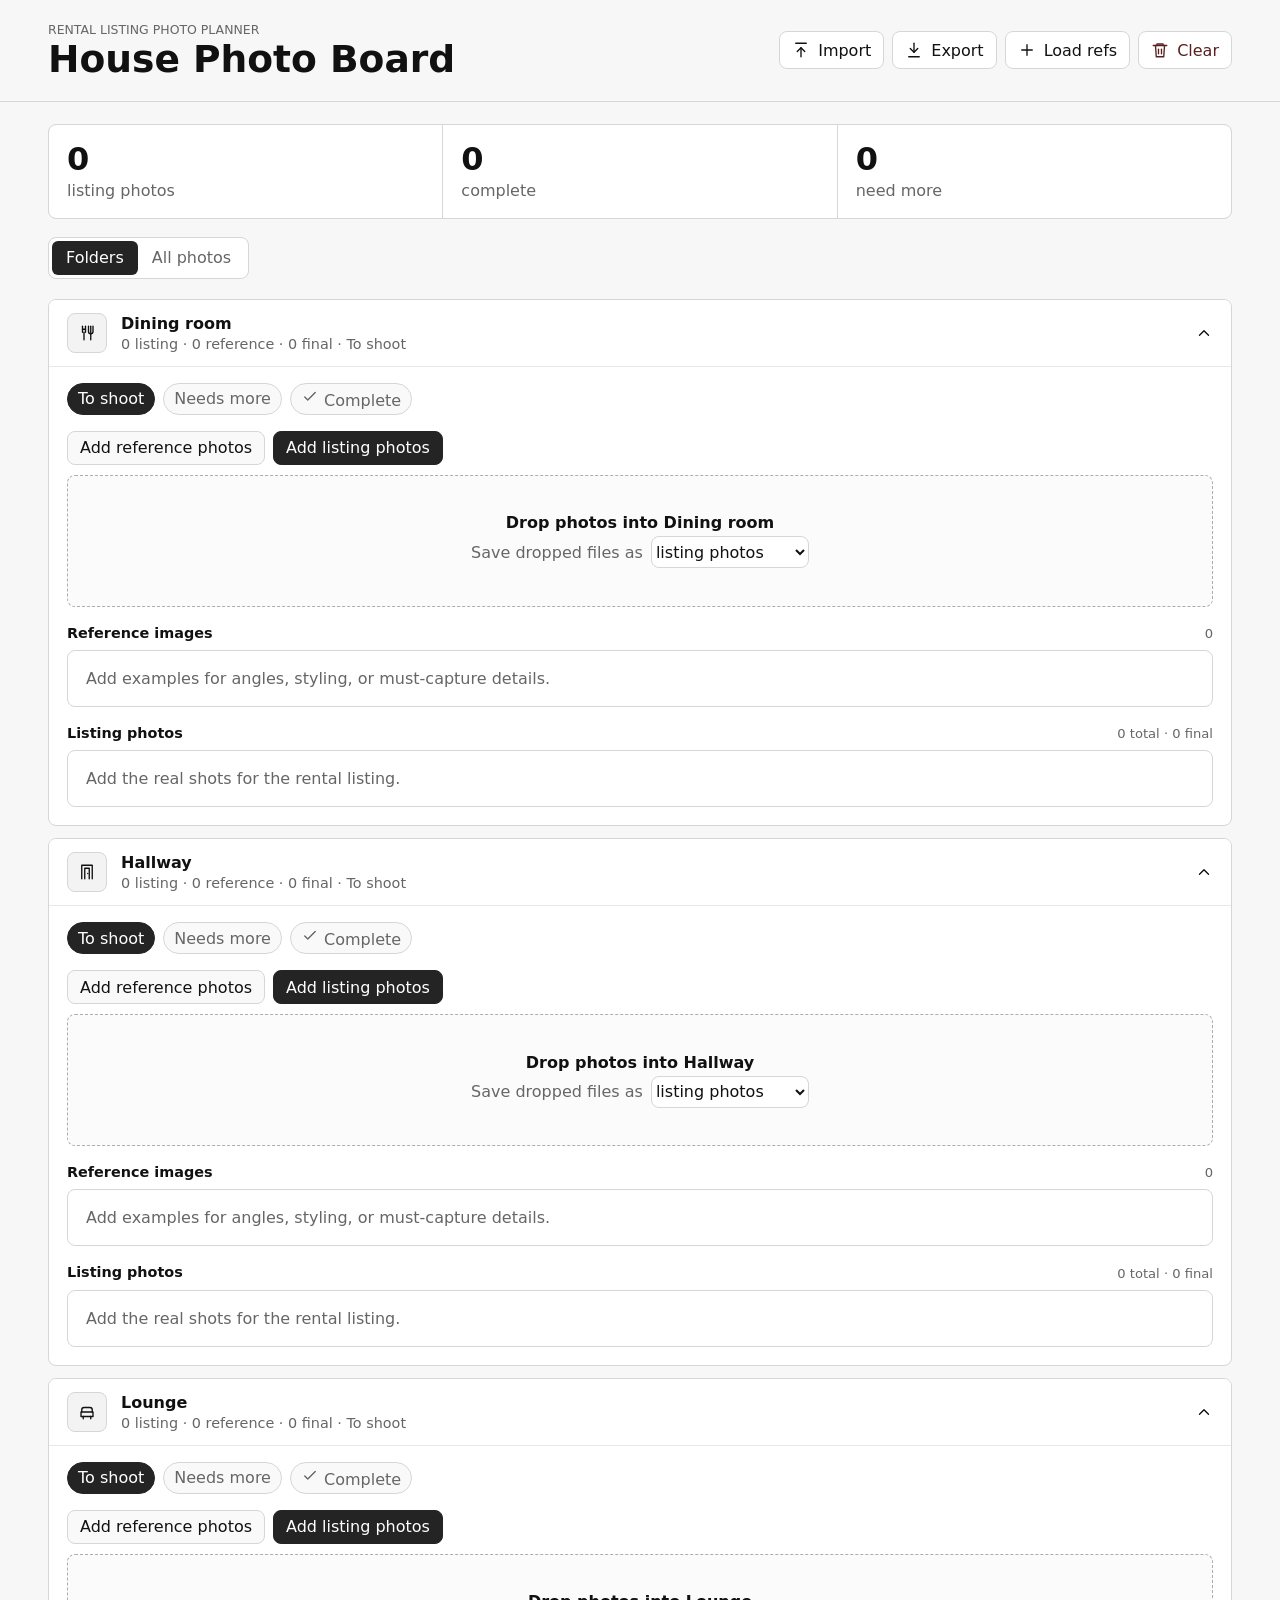
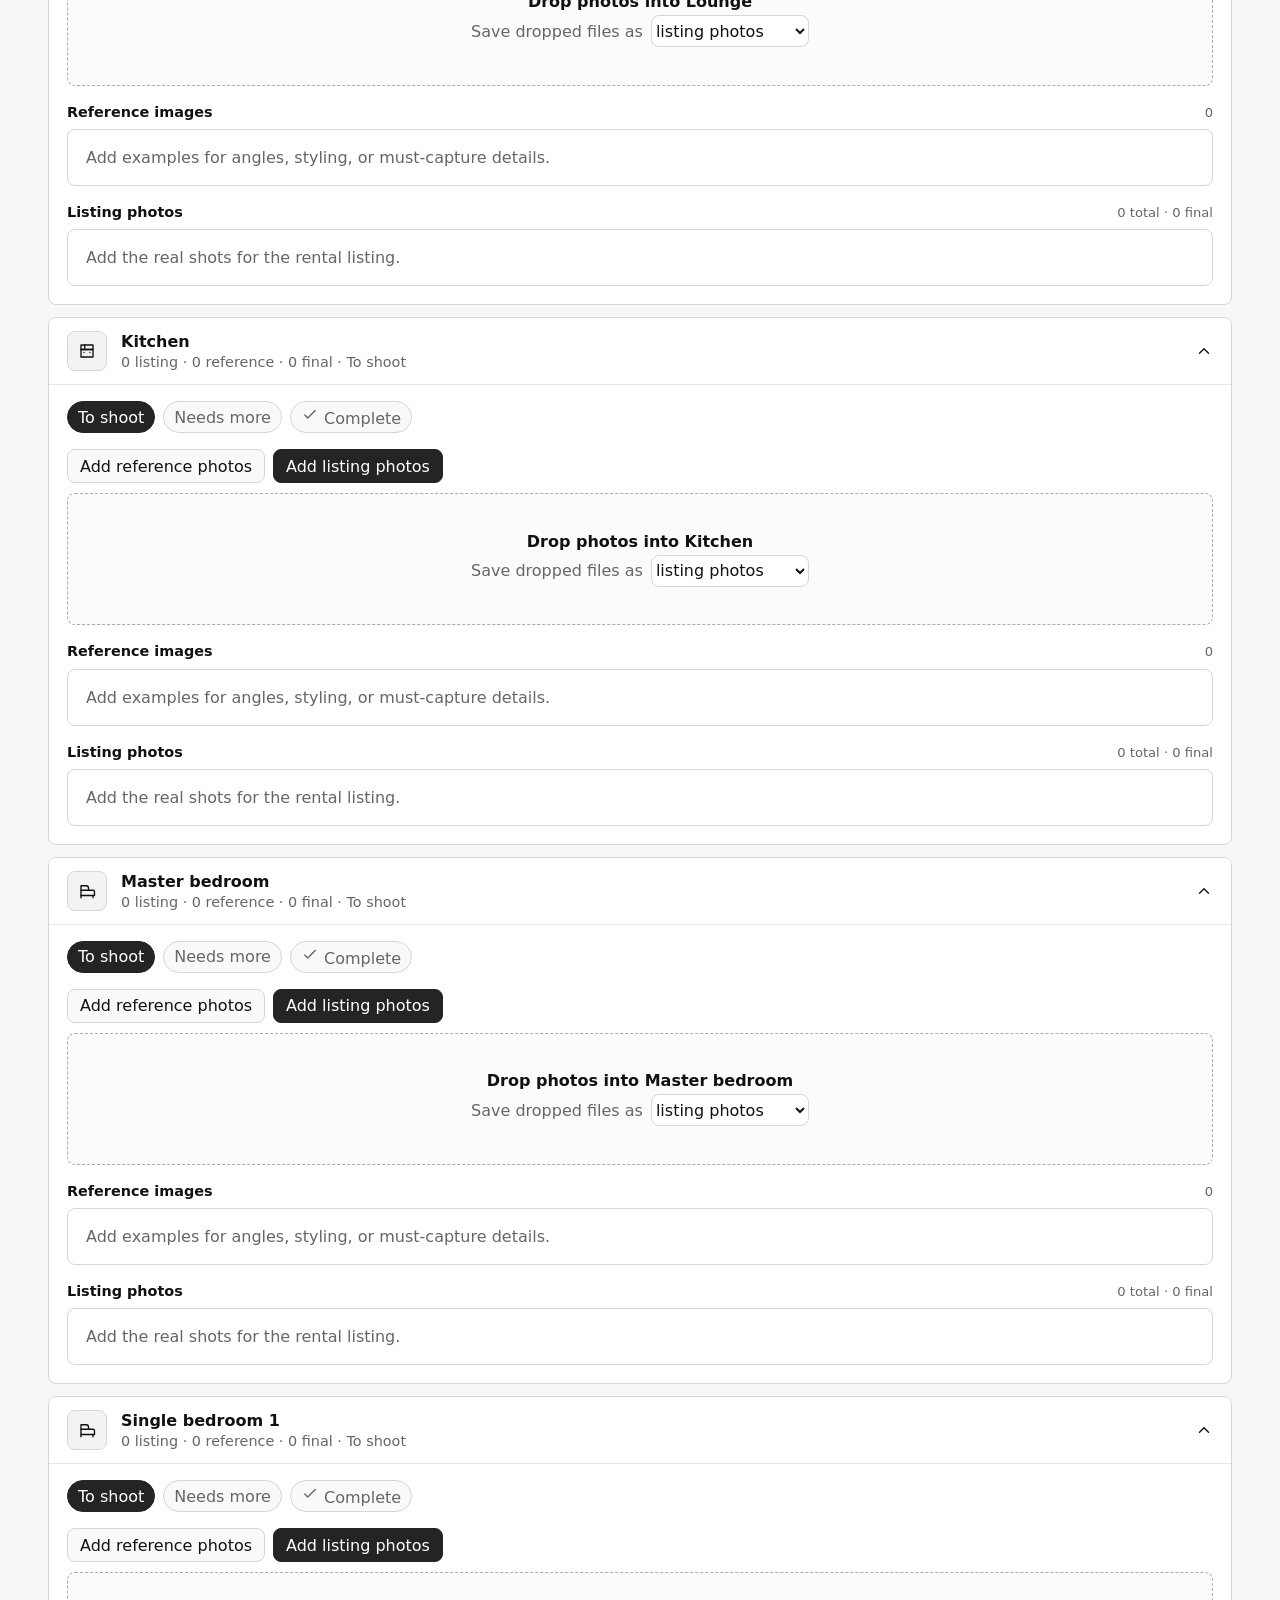
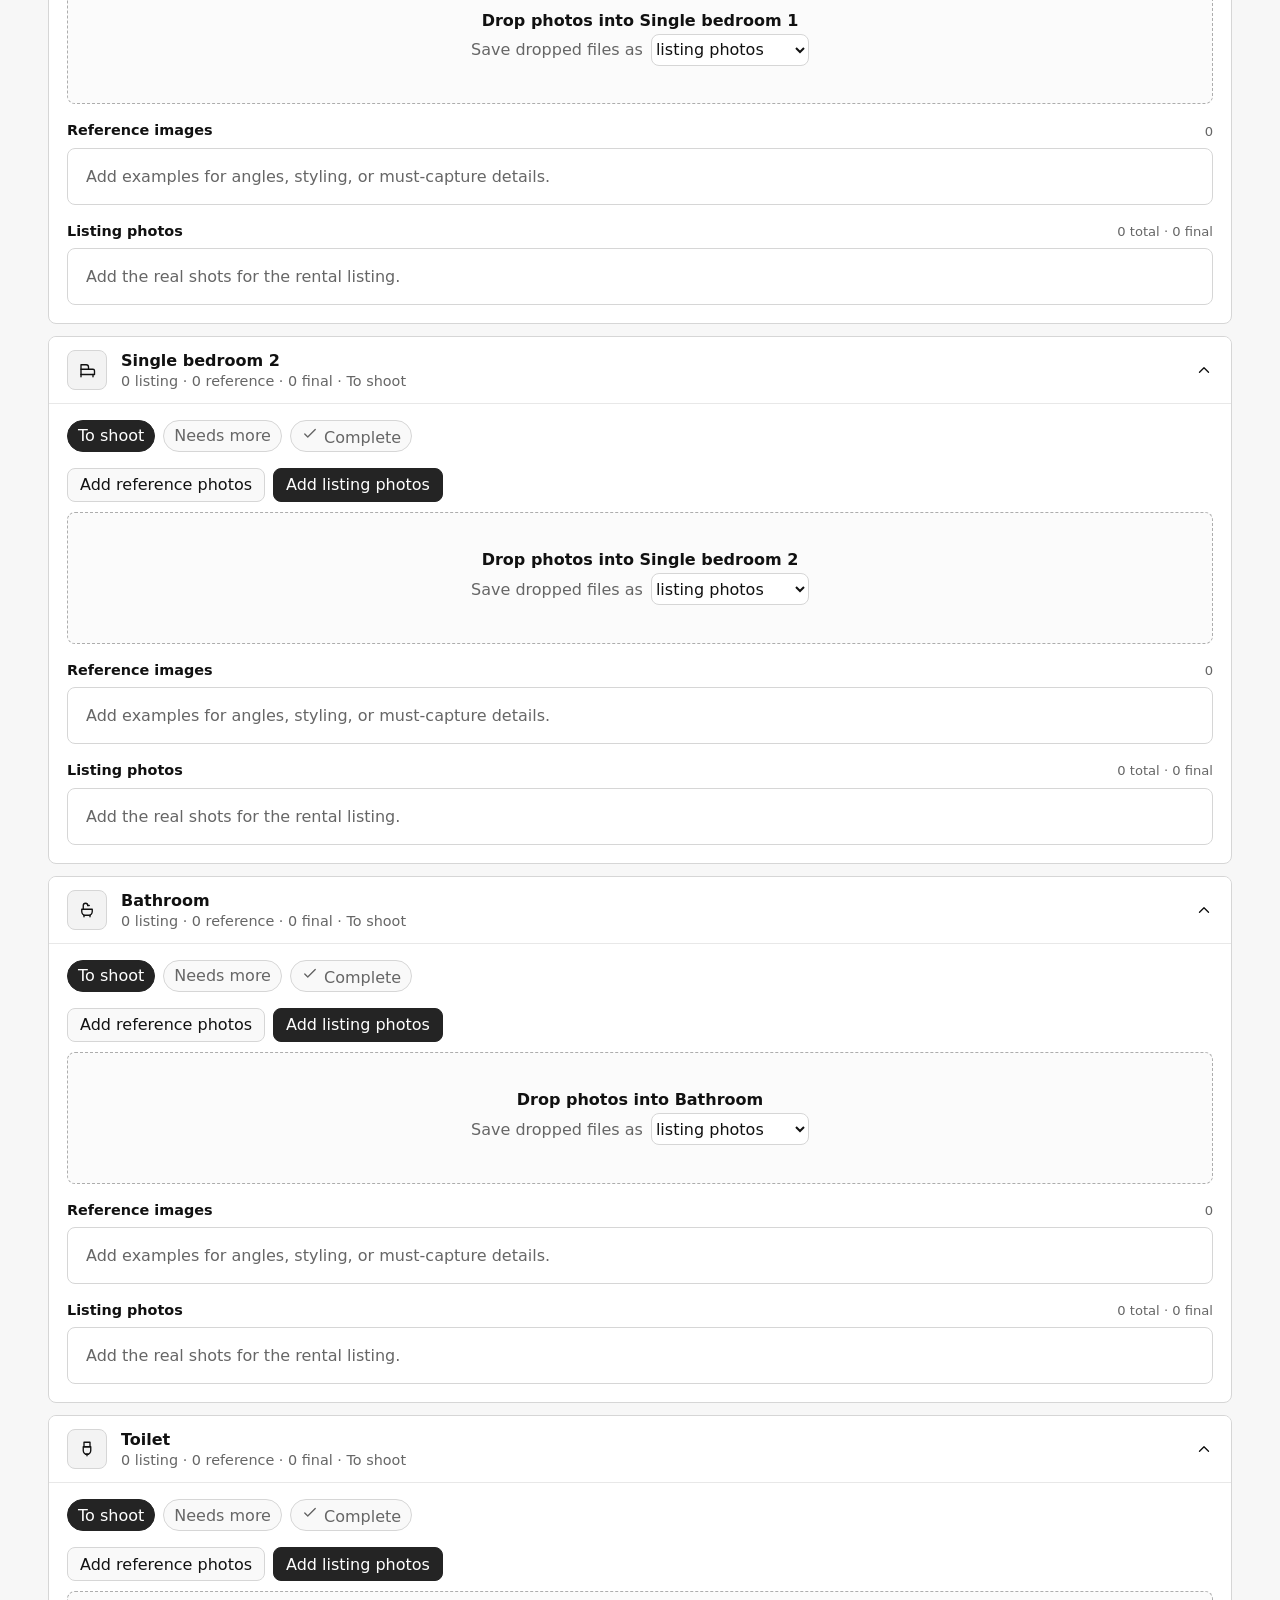
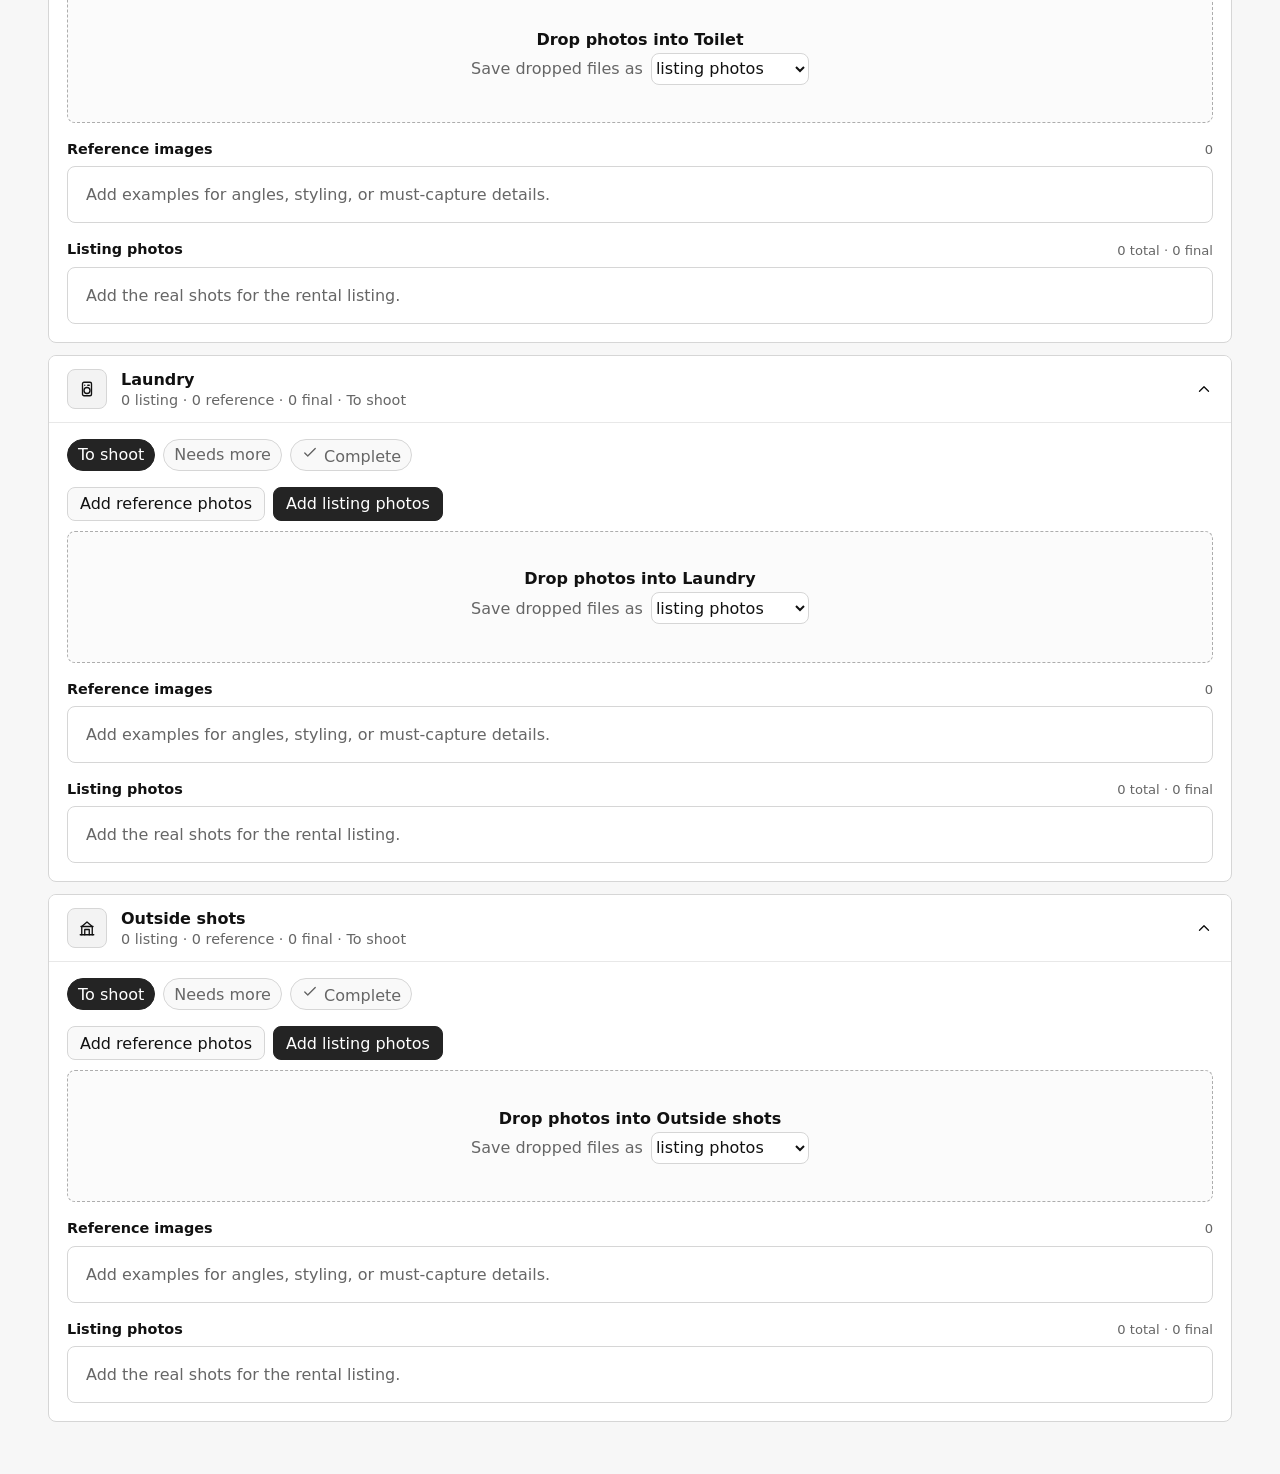
==== index.html @ 33b07981 "init" ====
<!doctype html>
<html lang="en">
  <head>
    <meta charset="utf-8">
    <meta name="viewport" content="width=device-width, initial-scale=1">
    <title>House Photo Board</title>
    <link rel="stylesheet" href="styles.css">
  </head>
  <body>
    <header class="topbar">
      <div>
        <p class="eyebrow">Rental listing photo planner</p>
        <h1>House Photo Board</h1>
      </div>
      <div class="toolbar" aria-label="Project actions">
        <label class="icon-button" title="Import backup">
          <input id="importInput" type="file" accept="application/json" hidden>
          <svg aria-hidden="true"><use href="#icon-upload"></use></svg>
          <span>Import</span>
        </label>
        <button id="exportBtn" class="icon-button" type="button" title="Export backup">
          <svg aria-hidden="true"><use href="#icon-download"></use></svg>
          <span>Export</span>
        </button>
        <button id="loadRefsBtn" class="icon-button" type="button" title="Load Trade Me reference photos">
          <svg aria-hidden="true"><use href="#icon-plus"></use></svg>
          <span>Load refs</span>
        </button>
        <button id="clearBtn" class="icon-button danger" type="button" title="Clear all local photos">
          <svg aria-hidden="true"><use href="#icon-trash"></use></svg>
          <span>Clear</span>
        </button>
      </div>
    </header>

    <main>
      <section class="summary" aria-label="Photo summary">
        <div>
          <span id="totalPhotos">0</span>
          <p>listing photos</p>
        </div>
        <div>
          <span id="completeRooms">0</span>
          <p>complete</p>
        </div>
        <div>
          <span id="needsMoreRooms">0</span>
          <p>need more</p>
        </div>
      </section>

      <nav class="view-toggle" aria-label="View selector">
        <button id="roomsViewBtn" class="active" type="button">Folders</button>
        <button id="allViewBtn" type="button">All photos</button>
      </nav>

      <section id="roomsView" class="rooms-view" aria-label="Photo folders"></section>
      <section id="allView" class="all-view hidden" aria-label="All photos"></section>
    </main>

    <dialog id="photoModal" class="modal">
      <button id="closeModal" class="modal-close" type="button" aria-label="Close photo">
        <svg aria-hidden="true"><use href="#icon-x"></use></svg>
      </button>
      <img id="modalImage" alt="">
      <div class="modal-meta">
        <strong id="modalTitle"></strong>
        <span id="modalRoom"></span>
      </div>
    </dialog>

    <svg class="sprites" aria-hidden="true">
      <symbol id="icon-dining" viewBox="0 0 24 24"><path d="M6 3v8"/><path d="M10 3v8"/><path d="M6 7h4"/><path d="M8 11v10"/><path d="M17 3v18"/><path d="M14 3v7a3 3 0 0 0 6 0V3"/></symbol>
      <symbol id="icon-hallway" viewBox="0 0 24 24"><path d="M5 21V3h14v18"/><path d="M9 21V7h6v14"/><path d="M13 14h.01"/></symbol>
      <symbol id="icon-lounge" viewBox="0 0 24 24"><path d="M5 12V9a3 3 0 0 1 3-3h8a3 3 0 0 1 3 3v3"/><path d="M4 12h16v6H4z"/><path d="M7 18v3"/><path d="M17 18v3"/></symbol>
      <symbol id="icon-kitchen" viewBox="0 0 24 24"><path d="M4 4h16v6H4z"/><path d="M4 10h16v10H4z"/><path d="M8 14h.01"/><path d="M16 14h.01"/><path d="M9 4v6"/></symbol>
      <symbol id="icon-bedroom" viewBox="0 0 24 24"><path d="M4 11V5h7a3 3 0 0 1 3 3v3"/><path d="M4 11h16a2 2 0 0 1 2 2v5H4z"/><path d="M4 18v3"/><path d="M20 18v3"/></symbol>
      <symbol id="icon-bath" viewBox="0 0 24 24"><path d="M5 11h14v3a5 5 0 0 1-5 5H10a5 5 0 0 1-5-5z"/><path d="M8 19v2"/><path d="M16 19v2"/><path d="M7 11V6a3 3 0 0 1 6 0"/><path d="M13 6h2"/></symbol>
      <symbol id="icon-toilet" viewBox="0 0 24 24"><path d="M8 3h8v6H8z"/><path d="M7 9h10v5a5 5 0 0 1-10 0z"/><path d="M10 19h4"/><path d="M12 19v2"/></symbol>
      <symbol id="icon-laundry" viewBox="0 0 24 24"><rect x="6" y="3" width="12" height="18" rx="2"/><circle cx="12" cy="14" r="4"/><path d="M9 7h.01"/><path d="M13 7h2"/></symbol>
      <symbol id="icon-outside" viewBox="0 0 24 24"><path d="M3 21h18"/><path d="M5 21V10l7-6 7 6v11"/><path d="M9 21v-7h6v7"/><path d="M4 10h16"/></symbol>
      <symbol id="icon-check" viewBox="0 0 24 24"><path d="m5 12 4 4L19 6"/></symbol>
      <symbol id="icon-plus" viewBox="0 0 24 24"><path d="M12 5v14"/><path d="M5 12h14"/></symbol>
      <symbol id="icon-chevron" viewBox="0 0 24 24"><path d="m6 9 6 6 6-6"/></symbol>
      <symbol id="icon-x" viewBox="0 0 24 24"><path d="M18 6 6 18"/><path d="m6 6 12 12"/></symbol>
      <symbol id="icon-trash" viewBox="0 0 24 24"><path d="M3 6h18"/><path d="M8 6V4h8v2"/><path d="M6 6l1 15h10l1-15"/><path d="M10 11v6"/><path d="M14 11v6"/></symbol>
      <symbol id="icon-download" viewBox="0 0 24 24"><path d="M12 3v12"/><path d="m7 10 5 5 5-5"/><path d="M5 21h14"/></symbol>
      <symbol id="icon-upload" viewBox="0 0 24 24"><path d="M12 21V9"/><path d="m7 14 5-5 5 5"/><path d="M5 3h14"/></symbol>
    </svg>

    <script src="app.js"></script>
  </body>
</html>
---- styles.css ----
:root {
  color-scheme: light;
  --bg: #f7f7f7;
  --panel: #ffffff;
  --text: #111111;
  --muted: #666666;
  --soft: #e8e8e8;
  --line: #d6d6d6;
  --dark: #242424;
  --danger: #5a1f1f;
  --shadow: 0 18px 45px rgba(0, 0, 0, 0.08);
}

* {
  box-sizing: border-box;
}

body {
  margin: 0;
  background: var(--bg);
  color: var(--text);
  font-family: Inter, ui-sans-serif, system-ui, -apple-system, BlinkMacSystemFont, "Segoe UI", sans-serif;
}

button,
input,
select {
  font: inherit;
}

button {
  cursor: pointer;
}

.topbar {
  position: sticky;
  top: 0;
  z-index: 5;
  display: flex;
  align-items: center;
  justify-content: space-between;
  gap: 24px;
  padding: 22px clamp(18px, 4vw, 48px);
  background: rgba(247, 247, 247, 0.94);
  border-bottom: 1px solid var(--line);
  backdrop-filter: blur(18px);
}

.eyebrow {
  margin: 0 0 4px;
  color: var(--muted);
  font-size: 0.78rem;
  text-transform: uppercase;
  letter-spacing: 0;
}

h1 {
  margin: 0;
  font-size: clamp(1.5rem, 3vw, 2.35rem);
  line-height: 1;
  letter-spacing: 0;
}

main {
  width: min(1280px, 100%);
  margin: 0 auto;
  padding: 22px clamp(14px, 4vw, 48px) 52px;
}

.toolbar,
.view-toggle,
.status-row,
.room-actions,
.modal-meta {
  display: flex;
  align-items: center;
}

.toolbar {
  flex-wrap: wrap;
  justify-content: flex-end;
  gap: 8px;
}

.icon-button,
.view-toggle button,
.status-row button,
.add-button,
.mark-final,
.delete-photo {
  border: 1px solid var(--line);
  background: var(--panel);
  color: var(--text);
}

.icon-button {
  display: inline-flex;
  align-items: center;
  gap: 8px;
  min-height: 38px;
  padding: 0 12px;
  border-radius: 8px;
}

.icon-button:hover,
.view-toggle button:hover,
.status-row button:hover,
.add-button:hover,
.mark-final:hover,
.delete-photo:hover {
  border-color: var(--dark);
}

.danger {
  color: var(--danger);
}

svg {
  width: 18px;
  height: 18px;
  fill: none;
  stroke: currentColor;
  stroke-linecap: round;
  stroke-linejoin: round;
  stroke-width: 1.8;
}

.sprites {
  display: none;
}

.summary {
  display: grid;
  grid-template-columns: repeat(3, minmax(0, 1fr));
  gap: 1px;
  overflow: hidden;
  margin-bottom: 18px;
  border: 1px solid var(--line);
  border-radius: 8px;
  background: var(--line);
}

.summary div {
  min-width: 0;
  padding: 18px;
  background: var(--panel);
}

.summary span {
  display: block;
  font-size: 2rem;
  font-weight: 650;
  line-height: 1;
}

.summary p {
  margin: 6px 0 0;
  color: var(--muted);
}

.view-toggle {
  width: fit-content;
  margin-bottom: 20px;
  padding: 3px;
  border: 1px solid var(--line);
  border-radius: 8px;
  background: var(--panel);
}

.view-toggle button {
  min-height: 34px;
  padding: 0 14px;
  border: 0;
  border-radius: 6px;
  color: var(--muted);
  background: transparent;
}

.view-toggle button.active {
  background: var(--dark);
  color: #ffffff;
}

.rooms-view {
  display: grid;
  gap: 12px;
}

.room {
  overflow: hidden;
  border: 1px solid var(--line);
  border-radius: 8px;
  background: var(--panel);
}

.room-toggle {
  display: grid;
  grid-template-columns: auto 1fr auto;
  align-items: center;
  gap: 14px;
  width: 100%;
  min-height: 66px;
  padding: 0 18px;
  border: 0;
  background: var(--panel);
  color: var(--text);
  text-align: left;
}

.room-toggle:hover {
  background: #fafafa;
}

.room-icon {
  display: grid;
  place-items: center;
  width: 40px;
  height: 40px;
  border: 1px solid var(--line);
  border-radius: 8px;
  background: #f3f3f3;
}

.room-title {
  min-width: 0;
}

.room-title strong {
  display: block;
  overflow: hidden;
  text-overflow: ellipsis;
  white-space: nowrap;
}

.room-title span {
  display: block;
  margin-top: 3px;
  color: var(--muted);
  font-size: 0.9rem;
}

.chevron {
  transition: transform 160ms ease;
}

.room.open .chevron {
  transform: rotate(180deg);
}

.room-body {
  display: none;
  padding: 0 18px 18px;
  border-top: 1px solid var(--soft);
}

.room.open .room-body {
  display: block;
}

.status-row {
  flex-wrap: wrap;
  gap: 8px;
  margin: 16px 0;
}

.status-row button {
  min-height: 32px;
  padding: 0 10px;
  border-radius: 999px;
  color: var(--muted);
  background: #f9f9f9;
}

.status-row button.active {
  background: var(--dark);
  border-color: var(--dark);
  color: #ffffff;
}

.upload-panel {
  display: grid;
  gap: 10px;
  margin-bottom: 18px;
}

.add-actions {
  display: flex;
  flex-wrap: wrap;
  gap: 8px;
}

.add-button {
  display: inline-flex;
  align-items: center;
  min-height: 34px;
  padding: 0 12px;
  border-radius: 8px;
  color: var(--text);
  background: #f9f9f9;
  cursor: pointer;
}

.add-button.primary {
  background: var(--dark);
  border-color: var(--dark);
  color: #ffffff;
}

.add-button input {
  display: none;
}

.dropzone {
  display: grid;
  place-items: center;
  min-height: 132px;
  padding: 20px;
  border: 1px dashed #adadad;
  border-radius: 8px;
  background: #fbfbfb;
  color: var(--muted);
  text-align: center;
}

.dropzone.dragover {
  border-color: var(--dark);
  background: #eeeeee;
  color: var(--text);
}

.dropzone strong {
  display: block;
  margin-bottom: 4px;
  color: var(--text);
}

.dropzone label {
  display: flex;
  flex-wrap: wrap;
  align-items: center;
  justify-content: center;
  gap: 8px;
}

.dropzone select {
  min-height: 32px;
  border: 1px solid var(--line);
  border-radius: 8px;
  background: var(--panel);
  color: var(--text);
}

.photo-section {
  margin-top: 18px;
}

.section-heading {
  display: flex;
  align-items: center;
  justify-content: space-between;
  gap: 12px;
  margin-bottom: 8px;
}

.section-heading h2 {
  margin: 0;
  font-size: 0.9rem;
  line-height: 1.2;
}

.section-heading span {
  color: var(--muted);
  font-size: 0.82rem;
}

.photo-grid,
.all-view {
  display: grid;
  grid-template-columns: repeat(auto-fill, minmax(150px, 1fr));
  gap: 12px;
}

.photo-card {
  position: relative;
  overflow: hidden;
  border: 1px solid var(--line);
  border-radius: 8px;
  background: var(--panel);
}

.photo-card button.preview {
  position: relative;
  display: block;
  width: 100%;
  padding: 0;
  border: 0;
  background: #eeeeee;
}

.photo-card img {
  display: block;
  width: 100%;
  aspect-ratio: 4 / 3;
  object-fit: cover;
}

.photo-card footer {
  display: grid;
  grid-template-columns: minmax(0, 1fr) auto auto;
  align-items: center;
  gap: 8px;
  padding: 8px;
  color: var(--muted);
  font-size: 0.78rem;
}

.photo-card footer span {
  overflow: hidden;
  text-overflow: ellipsis;
  white-space: nowrap;
}

.badges {
  position: absolute;
  top: 8px;
  left: 8px;
  display: flex;
  flex-wrap: wrap;
  gap: 6px;
}

.badge {
  display: inline-flex;
  align-items: center;
  min-height: 24px;
  padding: 0 8px;
  border: 1px solid rgba(255, 255, 255, 0.55);
  border-radius: 999px;
  background: rgba(17, 17, 17, 0.78);
  color: #ffffff;
  font-size: 0.72rem;
  font-weight: 650;
}

.badge.final {
  background: #ffffff;
  border-color: #ffffff;
  color: #111111;
}

.version-field {
  display: grid;
  grid-column: 1 / -1;
  gap: 4px;
}

.version-field span {
  color: var(--muted);
  font-size: 0.7rem;
}

.version-field input {
  width: 100%;
  min-height: 30px;
  padding: 0 8px;
  border: 1px solid var(--line);
  border-radius: 8px;
  background: #fbfbfb;
  color: var(--text);
}

.mark-final {
  min-height: 30px;
  padding: 0 9px;
  border-radius: 8px;
  color: var(--muted);
  background: #f9f9f9;
  white-space: nowrap;
}

.mark-final.active {
  background: var(--dark);
  border-color: var(--dark);
  color: #ffffff;
}

.delete-photo {
  display: grid;
  flex: 0 0 30px;
  place-items: center;
  width: 30px;
  height: 30px;
  padding: 0;
  border-radius: 8px;
}

.empty {
  grid-column: 1 / -1;
  margin: 0;
  padding: 18px;
  border: 1px solid var(--line);
  border-radius: 8px;
  background: var(--panel);
  color: var(--muted);
}

.hidden {
  display: none;
}

.modal {
  width: min(1100px, calc(100vw - 28px));
  max-height: calc(100vh - 28px);
  padding: 0;
  border: 0;
  border-radius: 8px;
  background: var(--panel);
  box-shadow: var(--shadow);
}

.modal::backdrop {
  background: rgba(0, 0, 0, 0.72);
}

.modal img {
  display: block;
  width: 100%;
  max-height: calc(100vh - 104px);
  object-fit: contain;
  background: #111111;
}

.modal-close {
  position: absolute;
  top: 10px;
  right: 10px;
  display: grid;
  place-items: center;
  width: 38px;
  height: 38px;
  border: 1px solid rgba(255, 255, 255, 0.45);
  border-radius: 8px;
  background: rgba(0, 0, 0, 0.72);
  color: #ffffff;
}

.modal-meta {
  justify-content: space-between;
  gap: 14px;
  padding: 12px 14px;
}

.modal-meta span {
  color: var(--muted);
}

@media (max-width: 720px) {
  .topbar {
    position: static;
    align-items: flex-start;
    flex-direction: column;
  }

  .toolbar,
  .icon-button {
    width: 100%;
  }

  .toolbar {
    display: grid;
    grid-template-columns: repeat(3, minmax(0, 1fr));
  }

  .icon-button {
    justify-content: center;
    padding-inline: 8px;
  }

  .summary {
    grid-template-columns: 1fr;
  }

  .room-toggle {
    grid-template-columns: auto 1fr auto;
    padding-inline: 12px;
  }

  .room-body {
    padding-inline: 12px;
  }

  .photo-grid,
  .all-view {
    grid-template-columns: repeat(2, minmax(0, 1fr));
  }

  .add-actions {
    display: grid;
    grid-template-columns: 1fr;
  }

  .add-button {
    justify-content: center;
  }

  .photo-card footer {
    grid-template-columns: 1fr auto;
  }
}
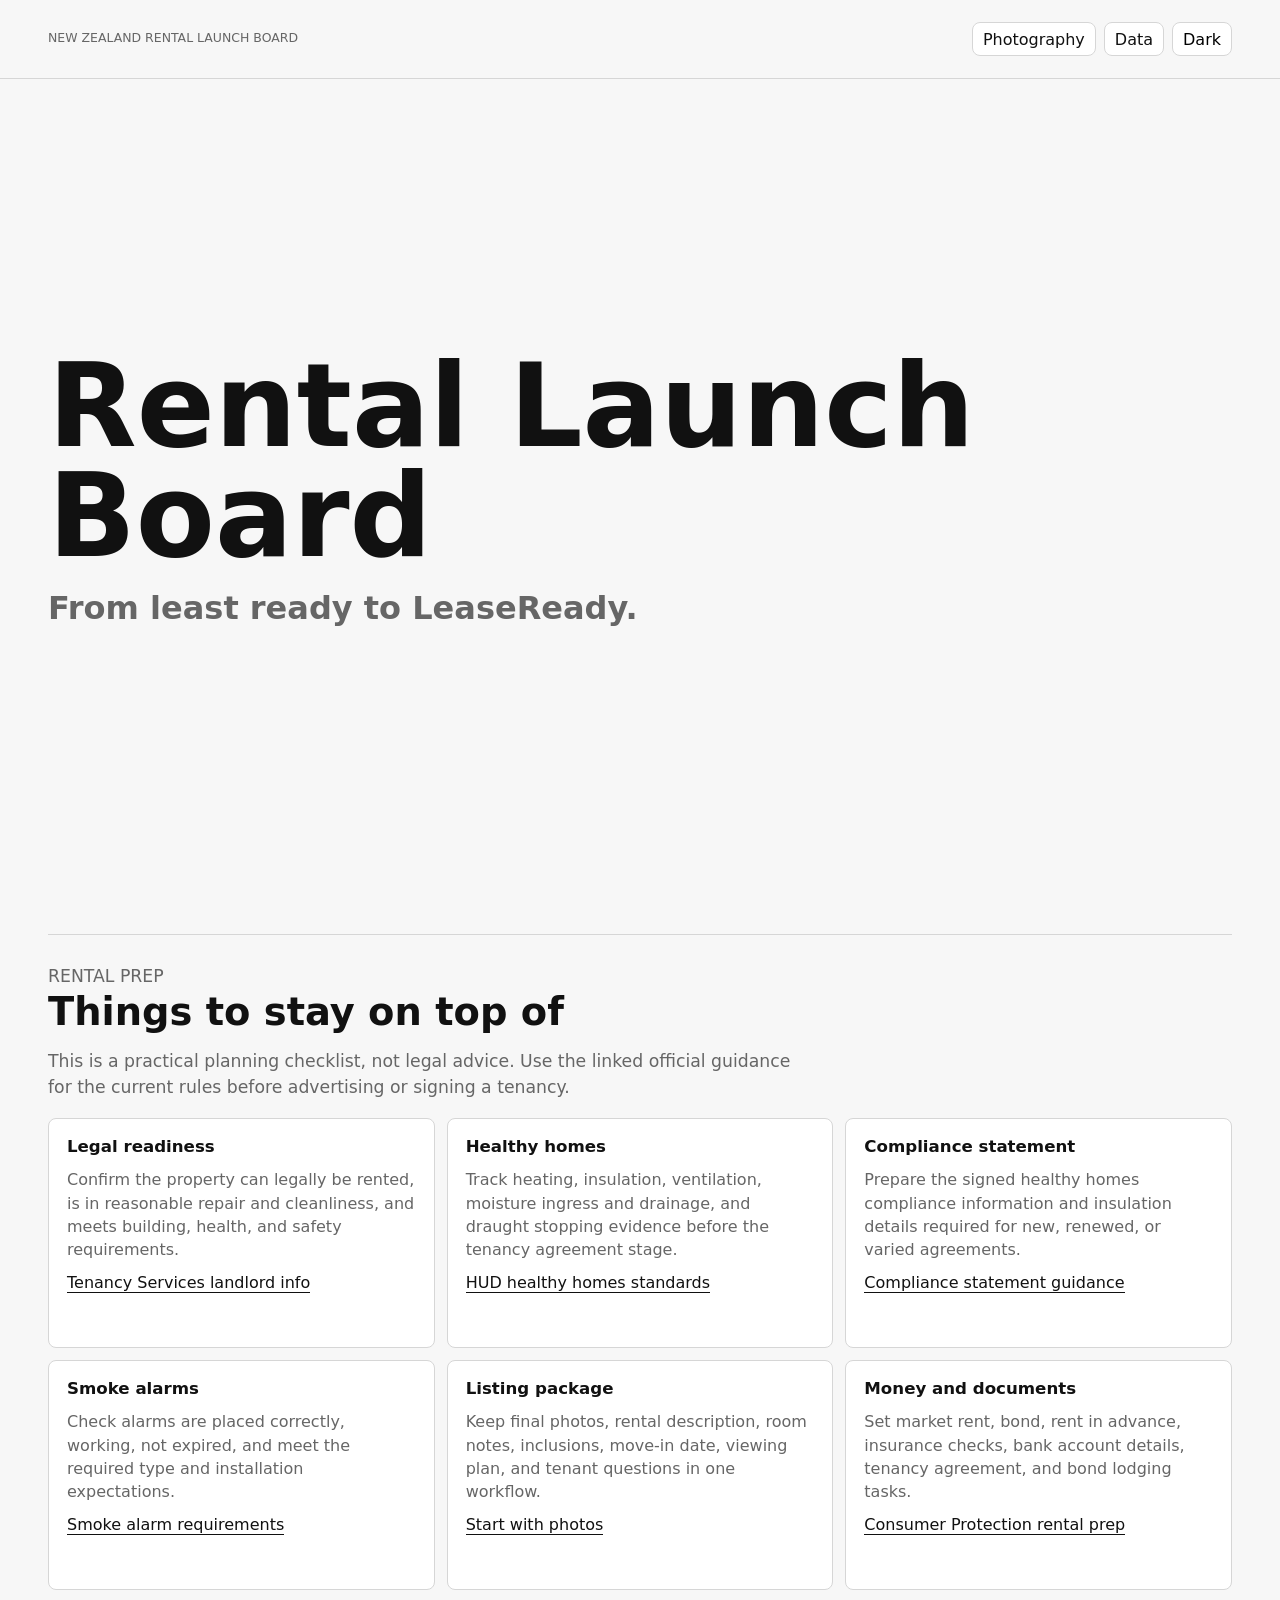
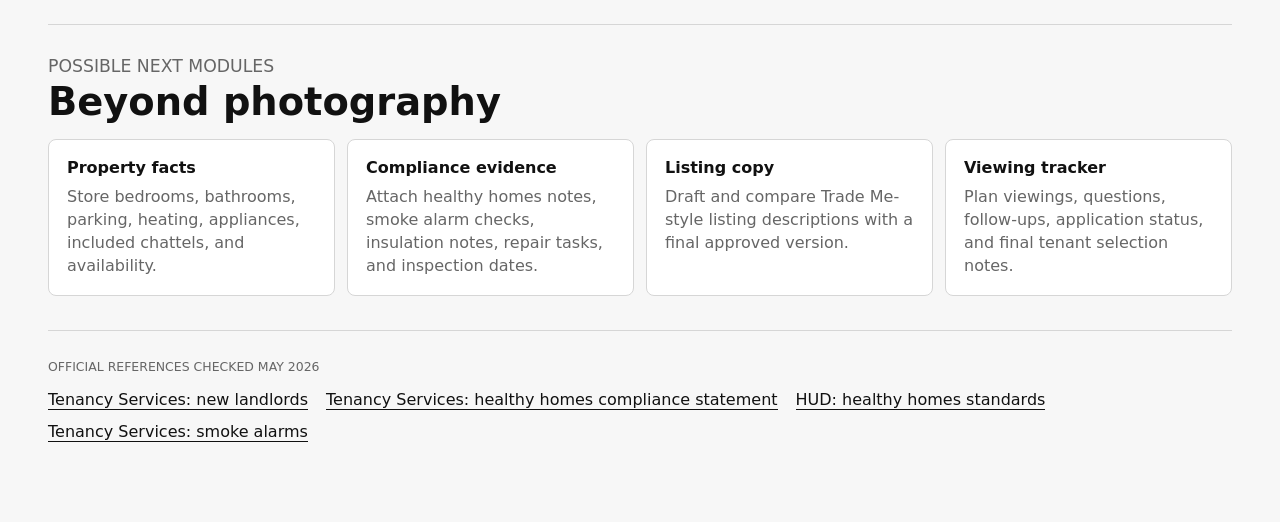
==== commit daa04850: "update" ====
--- a/index.html
+++ b/index.html
@@ -3,91 +3,109 @@
   <head>
     <meta charset="utf-8">
     <meta name="viewport" content="width=device-width, initial-scale=1">
-    <title>House Photo Board</title>
+    <title>Rental Launch Board</title>
+    <script>
+      document.documentElement.dataset.theme = localStorage.getItem("rental-launch-theme") || "light";
+    </script>
     <link rel="stylesheet" href="styles.css">
   </head>
   <body>
-    <header class="topbar">
-      <div>
-        <p class="eyebrow">Rental listing photo planner</p>
-        <h1>House Photo Board</h1>
-      </div>
-      <div class="toolbar" aria-label="Project actions">
-        <label class="icon-button" title="Import backup">
-          <input id="importInput" type="file" accept="application/json" hidden>
-          <svg aria-hidden="true"><use href="#icon-upload"></use></svg>
-          <span>Import</span>
-        </label>
-        <button id="exportBtn" class="icon-button" type="button" title="Export backup">
-          <svg aria-hidden="true"><use href="#icon-download"></use></svg>
-          <span>Export</span>
+    <header class="topbar home-topbar utility-topbar">
+      <p class="eyebrow">New Zealand rental launch board</p>
+      <nav class="top-links" aria-label="Primary navigation">
+        <a href="photography/">Photography</a>
+        <details class="data-menu">
+          <summary>Data</summary>
+          <div class="data-menu-panel">
+            <a href="data/">Data overview</a>
+            <a href="data/linz-data-service/">LINZ Data Service</a>
+            <a href="data/linz-web-services/">LINZ web services</a>
+            <a href="data/linz-building-outlines/">LINZ Building Outlines</a>
+            <a href="data/stats-nz-api/">Stats NZ API</a>
+            <a href="data/stats-nz-building-consents/">Stats NZ Building Consents</a>
+            <a href="data/data-govt-nz/">data.govt.nz APIs</a>
+            <a href="data/auckland-open-data/">Auckland Open Data / GeoMaps</a>
+            <a href="data/auckland-arcgis-rest/">Auckland ArcGIS REST</a>
+            <a href="data/christchurch-open-data/">Christchurch Open Data APIs</a>
+            <a href="data/auckland-property-files/">Auckland property files</a>
+            <a href="data/wellington-building-consent-search/">Wellington building consent search</a>
+            <a href="data/christchurch-lim-property-services/">Christchurch LIM/property services</a>
+          </div>
+        </details>
+        <button class="theme-toggle" type="button" data-theme-toggle aria-label="Switch colour theme">
+          <span data-theme-label>Dark</span>
         </button>
-        <button id="loadRefsBtn" class="icon-button" type="button" title="Load Trade Me reference photos">
-          <svg aria-hidden="true"><use href="#icon-plus"></use></svg>
-          <span>Load refs</span>
-        </button>
-        <button id="clearBtn" class="icon-button danger" type="button" title="Clear all local photos">
-          <svg aria-hidden="true"><use href="#icon-trash"></use></svg>
-          <span>Clear</span>
-        </button>
-      </div>
+      </nav>
     </header>
 
-    <main>
-      <section class="summary" aria-label="Photo summary">
-        <div>
-          <span id="totalPhotos">0</span>
-          <p>listing photos</p>
+    <main class="home-main">
+      <section class="landing-hero" aria-label="Rental launch introduction">
+        <h1>Rental Launch Board</h1>
+        <p class="hero-slogan">From least ready to LeaseReady.</p>
+      </section>
+
+      <section id="checklist" class="workflow-section">
+        <div class="section-intro">
+          <p class="eyebrow">Rental prep</p>
+          <h2>Things to stay on top of</h2>
+          <p>This is a practical planning checklist, not legal advice. Use the linked official guidance for the current rules before advertising or signing a tenancy.</p>
         </div>
-        <div>
-          <span id="completeRooms">0</span>
-          <p>complete</p>
-        </div>
-        <div>
-          <span id="needsMoreRooms">0</span>
-          <p>need more</p>
+
+        <div class="feature-grid">
+          <article class="feature-card">
+            <h3>Legal readiness</h3>
+            <p>Confirm the property can legally be rented, is in reasonable repair and cleanliness, and meets building, health, and safety requirements.</p>
+            <a href="https://www.tenancy.govt.nz/starting-a-tenancy/new-to-tenancy/information-for-new-landlords/">Tenancy Services landlord info</a>
+          </article>
+          <article class="feature-card">
+            <h3>Healthy homes</h3>
+            <p>Track heating, insulation, ventilation, moisture ingress and drainage, and draught stopping evidence before the tenancy agreement stage.</p>
+            <a href="https://www.hud.govt.nz/our-work/healthy-homes-standards">HUD healthy homes standards</a>
+          </article>
+          <article class="feature-card">
+            <h3>Compliance statement</h3>
+            <p>Prepare the signed healthy homes compliance information and insulation details required for new, renewed, or varied agreements.</p>
+            <a href="https://www.tenancy.govt.nz/healthy-homes/compliance-statement/">Compliance statement guidance</a>
+          </article>
+          <article class="feature-card">
+            <h3>Smoke alarms</h3>
+            <p>Check alarms are placed correctly, working, not expired, and meet the required type and installation expectations.</p>
+            <a href="https://www.tenancy.govt.nz/maintenance-and-inspections/smoke-alarms/">Smoke alarm requirements</a>
+          </article>
+          <article class="feature-card">
+            <h3>Listing package</h3>
+            <p>Keep final photos, rental description, room notes, inclusions, move-in date, viewing plan, and tenant questions in one workflow.</p>
+            <a href="photography/">Start with photos</a>
+          </article>
+          <article class="feature-card">
+            <h3>Money and documents</h3>
+            <p>Set market rent, bond, rent in advance, insurance checks, bank account details, tenancy agreement, and bond lodging tasks.</p>
+            <a href="https://www.consumerprotection.govt.nz/help-product-service/buying-or-renting-a-house/preparing-to-rent">Consumer Protection rental prep</a>
+          </article>
         </div>
       </section>
 
-      <nav class="view-toggle" aria-label="View selector">
-        <button id="roomsViewBtn" class="active" type="button">Folders</button>
-        <button id="allViewBtn" type="button">All photos</button>
-      </nav>
+      <section class="roadmap-section" aria-label="Possible future features">
+        <div class="section-intro">
+          <p class="eyebrow">Possible next modules</p>
+          <h2>Beyond photography</h2>
+        </div>
+        <ol class="roadmap-list">
+          <li><span>Property facts</span><p>Store bedrooms, bathrooms, parking, heating, appliances, included chattels, and availability.</p></li>
+          <li><span>Compliance evidence</span><p>Attach healthy homes notes, smoke alarm checks, insulation notes, repair tasks, and inspection dates.</p></li>
+          <li><span>Listing copy</span><p>Draft and compare Trade Me-style listing descriptions with a final approved version.</p></li>
+          <li><span>Viewing tracker</span><p>Plan viewings, questions, follow-ups, application status, and final tenant selection notes.</p></li>
+        </ol>
+      </section>
 
-      <section id="roomsView" class="rooms-view" aria-label="Photo folders"></section>
-      <section id="allView" class="all-view hidden" aria-label="All photos"></section>
+      <section id="sources" class="sources-section">
+        <p class="eyebrow">Official references checked May 2026</p>
+        <a href="https://www.tenancy.govt.nz/starting-a-tenancy/new-to-tenancy/information-for-new-landlords/">Tenancy Services: new landlords</a>
+        <a href="https://www.tenancy.govt.nz/healthy-homes/compliance-statement/">Tenancy Services: healthy homes compliance statement</a>
+        <a href="https://www.hud.govt.nz/our-work/healthy-homes-standards">HUD: healthy homes standards</a>
+        <a href="https://www.tenancy.govt.nz/maintenance-and-inspections/smoke-alarms/">Tenancy Services: smoke alarms</a>
+      </section>
     </main>
-
-    <dialog id="photoModal" class="modal">
-      <button id="closeModal" class="modal-close" type="button" aria-label="Close photo">
-        <svg aria-hidden="true"><use href="#icon-x"></use></svg>
-      </button>
-      <img id="modalImage" alt="">
-      <div class="modal-meta">
-        <strong id="modalTitle"></strong>
-        <span id="modalRoom"></span>
-      </div>
-    </dialog>
-
-    <svg class="sprites" aria-hidden="true">
-      <symbol id="icon-dining" viewBox="0 0 24 24"><path d="M6 3v8"/><path d="M10 3v8"/><path d="M6 7h4"/><path d="M8 11v10"/><path d="M17 3v18"/><path d="M14 3v7a3 3 0 0 0 6 0V3"/></symbol>
-      <symbol id="icon-hallway" viewBox="0 0 24 24"><path d="M5 21V3h14v18"/><path d="M9 21V7h6v14"/><path d="M13 14h.01"/></symbol>
-      <symbol id="icon-lounge" viewBox="0 0 24 24"><path d="M5 12V9a3 3 0 0 1 3-3h8a3 3 0 0 1 3 3v3"/><path d="M4 12h16v6H4z"/><path d="M7 18v3"/><path d="M17 18v3"/></symbol>
-      <symbol id="icon-kitchen" viewBox="0 0 24 24"><path d="M4 4h16v6H4z"/><path d="M4 10h16v10H4z"/><path d="M8 14h.01"/><path d="M16 14h.01"/><path d="M9 4v6"/></symbol>
-      <symbol id="icon-bedroom" viewBox="0 0 24 24"><path d="M4 11V5h7a3 3 0 0 1 3 3v3"/><path d="M4 11h16a2 2 0 0 1 2 2v5H4z"/><path d="M4 18v3"/><path d="M20 18v3"/></symbol>
-      <symbol id="icon-bath" viewBox="0 0 24 24"><path d="M5 11h14v3a5 5 0 0 1-5 5H10a5 5 0 0 1-5-5z"/><path d="M8 19v2"/><path d="M16 19v2"/><path d="M7 11V6a3 3 0 0 1 6 0"/><path d="M13 6h2"/></symbol>
-      <symbol id="icon-toilet" viewBox="0 0 24 24"><path d="M8 3h8v6H8z"/><path d="M7 9h10v5a5 5 0 0 1-10 0z"/><path d="M10 19h4"/><path d="M12 19v2"/></symbol>
-      <symbol id="icon-laundry" viewBox="0 0 24 24"><rect x="6" y="3" width="12" height="18" rx="2"/><circle cx="12" cy="14" r="4"/><path d="M9 7h.01"/><path d="M13 7h2"/></symbol>
-      <symbol id="icon-outside" viewBox="0 0 24 24"><path d="M3 21h18"/><path d="M5 21V10l7-6 7 6v11"/><path d="M9 21v-7h6v7"/><path d="M4 10h16"/></symbol>
-      <symbol id="icon-check" viewBox="0 0 24 24"><path d="m5 12 4 4L19 6"/></symbol>
-      <symbol id="icon-plus" viewBox="0 0 24 24"><path d="M12 5v14"/><path d="M5 12h14"/></symbol>
-      <symbol id="icon-chevron" viewBox="0 0 24 24"><path d="m6 9 6 6 6-6"/></symbol>
-      <symbol id="icon-x" viewBox="0 0 24 24"><path d="M18 6 6 18"/><path d="m6 6 12 12"/></symbol>
-      <symbol id="icon-trash" viewBox="0 0 24 24"><path d="M3 6h18"/><path d="M8 6V4h8v2"/><path d="M6 6l1 15h10l1-15"/><path d="M10 11v6"/><path d="M14 11v6"/></symbol>
-      <symbol id="icon-download" viewBox="0 0 24 24"><path d="M12 3v12"/><path d="m7 10 5 5 5-5"/><path d="M5 21h14"/></symbol>
-      <symbol id="icon-upload" viewBox="0 0 24 24"><path d="M12 21V9"/><path d="m7 14 5-5 5 5"/><path d="M5 3h14"/></symbol>
-    </svg>
-
-    <script src="app.js"></script>
+    <script src="site.js"></script>
   </body>
 </html>
--- a/styles.css
+++ b/styles.css
@@ -9,6 +9,38 @@
   --dark: #242424;
   --danger: #5a1f1f;
   --shadow: 0 18px 45px rgba(0, 0, 0, 0.08);
+  --topbar-bg: rgba(247, 247, 247, 0.94);
+  --button-text-on-dark: #ffffff;
+  --hero-header-offset: 79px;
+  --hover-bg: #fafafa;
+  --icon-bg: #f3f3f3;
+  --subtle-bg: #f9f9f9;
+  --drop-bg: #fbfbfb;
+  --drop-active-bg: #eeeeee;
+  --dash: #adadad;
+  --image-bg: #eeeeee;
+}
+
+[data-theme="dark"] {
+  color-scheme: dark;
+  --bg: #111111;
+  --panel: #181818;
+  --text: #f2f2f2;
+  --muted: #ababab;
+  --soft: #2a2a2a;
+  --line: #3a3a3a;
+  --dark: #f2f2f2;
+  --danger: #f0a8a8;
+  --shadow: 0 18px 45px rgba(0, 0, 0, 0.42);
+  --topbar-bg: rgba(17, 17, 17, 0.94);
+  --button-text-on-dark: #111111;
+  --hover-bg: #202020;
+  --icon-bg: #222222;
+  --subtle-bg: #202020;
+  --drop-bg: #161616;
+  --drop-active-bg: #242424;
+  --dash: #6a6a6a;
+  --image-bg: #252525;
 }
 
 * {
@@ -41,9 +73,104 @@
   justify-content: space-between;
   gap: 24px;
   padding: 22px clamp(18px, 4vw, 48px);
-  background: rgba(247, 247, 247, 0.94);
+  background: var(--topbar-bg);
   border-bottom: 1px solid var(--line);
   backdrop-filter: blur(18px);
+}
+
+.home-topbar {
+  align-items: center;
+}
+
+.utility-topbar {
+  min-height: var(--hero-header-offset);
+}
+
+.top-links {
+  display: flex;
+  flex-wrap: wrap;
+  justify-content: flex-end;
+  gap: 8px;
+}
+
+.back-link,
+.primary-link,
+.reference-links a,
+.top-links a,
+.data-menu-panel a,
+.feature-card a,
+.sources-section a {
+  color: var(--text);
+  text-decoration: none;
+}
+
+.back-link,
+.top-links a,
+.data-menu summary,
+.theme-toggle {
+  display: inline-flex;
+  align-items: center;
+  min-height: 34px;
+  padding: 0 10px;
+  border: 1px solid var(--line);
+  border-radius: 8px;
+  background: var(--panel);
+}
+
+.data-menu {
+  position: relative;
+}
+
+.data-menu summary {
+  list-style: none;
+  cursor: pointer;
+}
+
+.data-menu summary::-webkit-details-marker {
+  display: none;
+}
+
+.data-menu-panel {
+  position: absolute;
+  top: calc(100% + 8px);
+  right: 0;
+  z-index: 20;
+  display: grid;
+  gap: 4px;
+  width: min(340px, calc(100vw - 32px));
+  max-height: min(520px, calc(100vh - 140px));
+  overflow: auto;
+  padding: 8px;
+  border: 1px solid var(--line);
+  border-radius: 8px;
+  background: var(--panel);
+  box-shadow: var(--shadow);
+}
+
+.data-menu-panel a {
+  justify-content: flex-start;
+  width: 100%;
+  min-height: 34px;
+  padding: 0 10px;
+  border: 1px solid transparent;
+  border-radius: 8px;
+  background: transparent;
+}
+
+.theme-toggle {
+  justify-content: center;
+}
+
+.back-link {
+  width: fit-content;
+  margin-bottom: 12px;
+  color: var(--muted);
+  font-size: 0.86rem;
+}
+
+.current-link {
+  color: var(--text);
+  font-weight: 700;
 }
 
 .eyebrow {
@@ -65,6 +192,313 @@
   width: min(1280px, 100%);
   margin: 0 auto;
   padding: 22px clamp(14px, 4vw, 48px) 52px;
+}
+
+.photo-layout {
+  display: grid;
+  grid-template-columns: 260px minmax(0, 1fr);
+  gap: 18px;
+  align-items: start;
+  width: min(1480px, 100%);
+}
+
+.photo-workspace {
+  min-width: 0;
+}
+
+.category-sidebar {
+  position: sticky;
+  top: calc(var(--hero-header-offset) + 18px);
+  align-self: start;
+}
+
+.category-sidebar-inner {
+  display: grid;
+  gap: 10px;
+  padding: 14px;
+  border: 1px solid var(--line);
+  border-radius: 8px;
+  background: var(--panel);
+}
+
+.category-nav {
+  display: grid;
+  gap: 6px;
+}
+
+.category-link {
+  display: grid;
+  gap: 4px;
+  width: 100%;
+  padding: 10px;
+  border: 1px solid transparent;
+  border-radius: 8px;
+  background: transparent;
+  color: var(--text);
+  text-align: left;
+}
+
+.category-link:hover,
+.category-link.complete {
+  border-color: var(--line);
+  background: var(--subtle-bg);
+}
+
+.category-link.complete .category-link-title::after {
+  content: "Complete";
+  margin-left: auto;
+  color: var(--muted);
+  font-size: 0.72rem;
+  font-weight: 600;
+}
+
+.category-link-title {
+  display: flex;
+  align-items: center;
+  gap: 8px;
+  min-width: 0;
+  font-weight: 700;
+}
+
+.category-link-title svg {
+  flex: 0 0 auto;
+}
+
+.category-link-meta {
+  color: var(--muted);
+  font-size: 0.78rem;
+}
+
+.home-main {
+  display: grid;
+  gap: 34px;
+  padding-top: 0;
+}
+
+.landing-hero {
+  display: grid;
+  align-content: center;
+  gap: 18px;
+  min-height: calc(100svh - var(--hero-header-offset));
+  padding: clamp(24px, 5vw, 56px) 0;
+}
+
+.landing-hero h1,
+.section-intro h2,
+.roadmap-section h2 {
+  margin: 0;
+  font-size: clamp(3rem, 9vw, 8rem);
+  line-height: 0.95;
+  letter-spacing: 0;
+}
+
+.hero-slogan {
+  margin: 0;
+  color: var(--muted);
+  font-size: clamp(1.25rem, 3vw, 2rem);
+  font-weight: 650;
+}
+
+.reference-links {
+  display: flex;
+  flex-wrap: wrap;
+  gap: 8px;
+  margin-bottom: 16px;
+}
+
+.reference-links a {
+  display: inline-flex;
+  align-items: center;
+  min-height: 34px;
+  padding: 0 10px;
+  border: 1px solid var(--line);
+  border-radius: 8px;
+  background: var(--panel);
+  color: var(--muted);
+  font-size: 0.88rem;
+  font-weight: 600;
+}
+
+.reference-links a:hover,
+.back-link:hover,
+.top-links a:hover,
+.data-menu summary:hover,
+.data-menu-panel a:hover,
+.theme-toggle:hover {
+  border-color: var(--dark);
+}
+
+.section-intro h2,
+.roadmap-section h2 {
+  font-size: clamp(1.7rem, 3vw, 2.5rem);
+}
+
+.lede,
+.section-intro p {
+  max-width: 760px;
+  color: var(--muted);
+  font-size: 1.08rem;
+  line-height: 1.55;
+}
+
+.primary-link {
+  display: inline-flex;
+  align-items: center;
+  min-height: 42px;
+  margin-top: 8px;
+  padding: 0 16px;
+  border-radius: 8px;
+  background: var(--dark);
+  color: var(--button-text-on-dark);
+}
+
+.workflow-section,
+.roadmap-section,
+.sources-section {
+  border-top: 1px solid var(--line);
+  padding-top: 28px;
+}
+
+.feature-grid {
+  display: grid;
+  grid-template-columns: repeat(3, minmax(0, 1fr));
+  gap: 12px;
+}
+
+.feature-card {
+  display: grid;
+  align-content: start;
+  gap: 12px;
+  min-height: 230px;
+  padding: 18px;
+  border: 1px solid var(--line);
+  border-radius: 8px;
+  background: var(--panel);
+}
+
+.feature-card h3 {
+  margin: 0;
+  font-size: 1.04rem;
+}
+
+.feature-card p {
+  margin: 0;
+  color: var(--muted);
+  line-height: 1.45;
+}
+
+.feature-card a,
+.sources-section a {
+  width: fit-content;
+  border-bottom: 1px solid var(--text);
+}
+
+.data-source-grid,
+.data-detail-grid {
+  display: grid;
+  grid-template-columns: repeat(3, minmax(0, 1fr));
+  gap: 12px;
+  margin-top: 20px;
+}
+
+.data-detail-hero {
+  display: grid;
+  gap: 14px;
+  padding: clamp(26px, 6vw, 72px) 0 26px;
+}
+
+.data-detail-hero h1 {
+  margin: 0;
+  font-size: clamp(2.4rem, 7vw, 5.8rem);
+  line-height: 0.95;
+}
+
+.data-detail-hero p {
+  max-width: 840px;
+  margin: 0;
+  color: var(--muted);
+  font-size: 1.12rem;
+  line-height: 1.5;
+}
+
+.data-notes {
+  display: grid;
+  gap: 16px;
+  margin-top: 18px;
+  padding: 18px;
+  border: 1px solid var(--line);
+  border-radius: 8px;
+  background: var(--panel);
+}
+
+.data-notes h2 {
+  margin: 0;
+}
+
+.data-notes ul {
+  margin: 0;
+  padding-left: 20px;
+  color: var(--muted);
+  line-height: 1.55;
+}
+
+.data-notes label {
+  display: grid;
+  gap: 8px;
+}
+
+.data-notes label span {
+  color: var(--muted);
+  font-size: 0.86rem;
+}
+
+.data-notes textarea {
+  width: 100%;
+  min-height: 170px;
+  resize: vertical;
+  padding: 12px;
+  border: 1px solid var(--line);
+  border-radius: 8px;
+  background: var(--drop-bg);
+  color: var(--text);
+  font: inherit;
+}
+
+.roadmap-list {
+  display: grid;
+  grid-template-columns: repeat(4, minmax(0, 1fr));
+  gap: 12px;
+  margin: 18px 0 0;
+  padding: 0;
+  list-style: none;
+}
+
+.roadmap-list li {
+  padding: 18px;
+  border: 1px solid var(--line);
+  border-radius: 8px;
+  background: var(--panel);
+}
+
+.roadmap-list span {
+  font-weight: 700;
+}
+
+.roadmap-list p {
+  margin: 8px 0 0;
+  color: var(--muted);
+  line-height: 1.45;
+}
+
+.sources-section {
+  display: flex;
+  flex-wrap: wrap;
+  gap: 12px 18px;
+  padding-bottom: 28px;
+}
+
+.sources-section .eyebrow {
+  flex: 1 0 100%;
 }
 
 .toolbar,
@@ -178,7 +612,7 @@
 
 .view-toggle button.active {
   background: var(--dark);
-  color: #ffffff;
+  color: var(--button-text-on-dark);
 }
 
 .rooms-view {
@@ -208,7 +642,7 @@
 }
 
 .room-toggle:hover {
-  background: #fafafa;
+  background: var(--hover-bg);
 }
 
 .room-icon {
@@ -218,7 +652,7 @@
   height: 40px;
   border: 1px solid var(--line);
   border-radius: 8px;
-  background: #f3f3f3;
+  background: var(--icon-bg);
 }
 
 .room-title {
@@ -268,13 +702,13 @@
   padding: 0 10px;
   border-radius: 999px;
   color: var(--muted);
-  background: #f9f9f9;
+  background: var(--subtle-bg);
 }
 
 .status-row button.active {
   background: var(--dark);
   border-color: var(--dark);
-  color: #ffffff;
+  color: var(--button-text-on-dark);
 }
 
 .upload-panel {
@@ -296,14 +730,18 @@
   padding: 0 12px;
   border-radius: 8px;
   color: var(--text);
-  background: #f9f9f9;
+  background: var(--subtle-bg);
   cursor: pointer;
 }
 
 .add-button.primary {
   background: var(--dark);
   border-color: var(--dark);
-  color: #ffffff;
+  color: var(--button-text-on-dark);
+}
+
+.camera-button {
+  border-style: dashed;
 }
 
 .add-button input {
@@ -315,16 +753,16 @@
   place-items: center;
   min-height: 132px;
   padding: 20px;
-  border: 1px dashed #adadad;
-  border-radius: 8px;
-  background: #fbfbfb;
+  border: 1px dashed var(--dash);
+  border-radius: 8px;
+  background: var(--drop-bg);
   color: var(--muted);
   text-align: center;
 }
 
 .dropzone.dragover {
   border-color: var(--dark);
-  background: #eeeeee;
+  background: var(--drop-active-bg);
   color: var(--text);
 }
 
@@ -394,7 +832,7 @@
   width: 100%;
   padding: 0;
   border: 0;
-  background: #eeeeee;
+  background: var(--image-bg);
 }
 
 .photo-card img {
@@ -448,24 +886,33 @@
   color: #111111;
 }
 
-.version-field {
+.badge.warning {
+  background: #ffffff;
+  border-color: #ffffff;
+  color: #111111;
+}
+
+.version-field,
+.room-field {
   display: grid;
   grid-column: 1 / -1;
   gap: 4px;
 }
 
-.version-field span {
+.version-field span,
+.room-field span {
   color: var(--muted);
   font-size: 0.7rem;
 }
 
-.version-field input {
+.version-field input,
+.room-field select {
   width: 100%;
   min-height: 30px;
   padding: 0 8px;
   border: 1px solid var(--line);
   border-radius: 8px;
-  background: #fbfbfb;
+  background: var(--drop-bg);
   color: var(--text);
 }
 
@@ -474,14 +921,14 @@
   padding: 0 9px;
   border-radius: 8px;
   color: var(--muted);
-  background: #f9f9f9;
+  background: var(--subtle-bg);
   white-space: nowrap;
 }
 
 .mark-final.active {
   background: var(--dark);
   border-color: var(--dark);
-  color: #ffffff;
+  color: var(--button-text-on-dark);
 }
 
 .delete-photo {
@@ -561,6 +1008,10 @@
     flex-direction: column;
   }
 
+  :root {
+    --hero-header-offset: 79px;
+  }
+
   .toolbar,
   .icon-button {
     width: 100%;
@@ -568,7 +1019,7 @@
 
   .toolbar {
     display: grid;
-    grid-template-columns: repeat(3, minmax(0, 1fr));
+    grid-template-columns: repeat(2, minmax(0, 1fr));
   }
 
   .icon-button {
@@ -580,6 +1031,46 @@
     grid-template-columns: 1fr;
   }
 
+  .photo-layout {
+    grid-template-columns: 1fr;
+  }
+
+  .category-sidebar {
+    position: sticky;
+    top: 0;
+    z-index: 4;
+    margin-inline: calc(clamp(14px, 4vw, 48px) * -1);
+    padding: 10px clamp(14px, 4vw, 48px);
+    background: var(--bg);
+    border-bottom: 1px solid var(--line);
+  }
+
+  .category-sidebar-inner {
+    display: block;
+    padding: 0;
+    border: 0;
+    background: transparent;
+  }
+
+  .category-sidebar .eyebrow {
+    margin-bottom: 8px;
+  }
+
+  .category-nav {
+    display: flex;
+    gap: 8px;
+    overflow-x: auto;
+    padding-bottom: 2px;
+    scroll-snap-type: x proximity;
+  }
+
+  .category-link {
+    flex: 0 0 190px;
+    background: var(--panel);
+    border-color: var(--line);
+    scroll-snap-align: start;
+  }
+
   .room-toggle {
     grid-template-columns: auto 1fr auto;
     padding-inline: 12px;
@@ -606,4 +1097,47 @@
   .photo-card footer {
     grid-template-columns: 1fr auto;
   }
-}
+
+  .home-topbar {
+    width: 100%;
+  }
+
+  .utility-topbar {
+    align-items: center;
+    flex-direction: row;
+  }
+
+  .top-links {
+    margin-left: auto;
+  }
+
+  .data-menu {
+    position: static;
+  }
+
+  .data-menu-panel {
+    right: 14px;
+  }
+
+  .feature-grid,
+  .roadmap-list,
+  .data-source-grid,
+  .data-detail-grid {
+    grid-template-columns: 1fr;
+  }
+
+  .landing-hero {
+    align-content: start;
+    padding-top: clamp(40px, 12vh, 96px);
+  }
+
+  .reference-links {
+    display: grid;
+    grid-template-columns: 1fr;
+    max-width: none;
+  }
+
+  .reference-links a {
+    justify-content: center;
+  }
+}
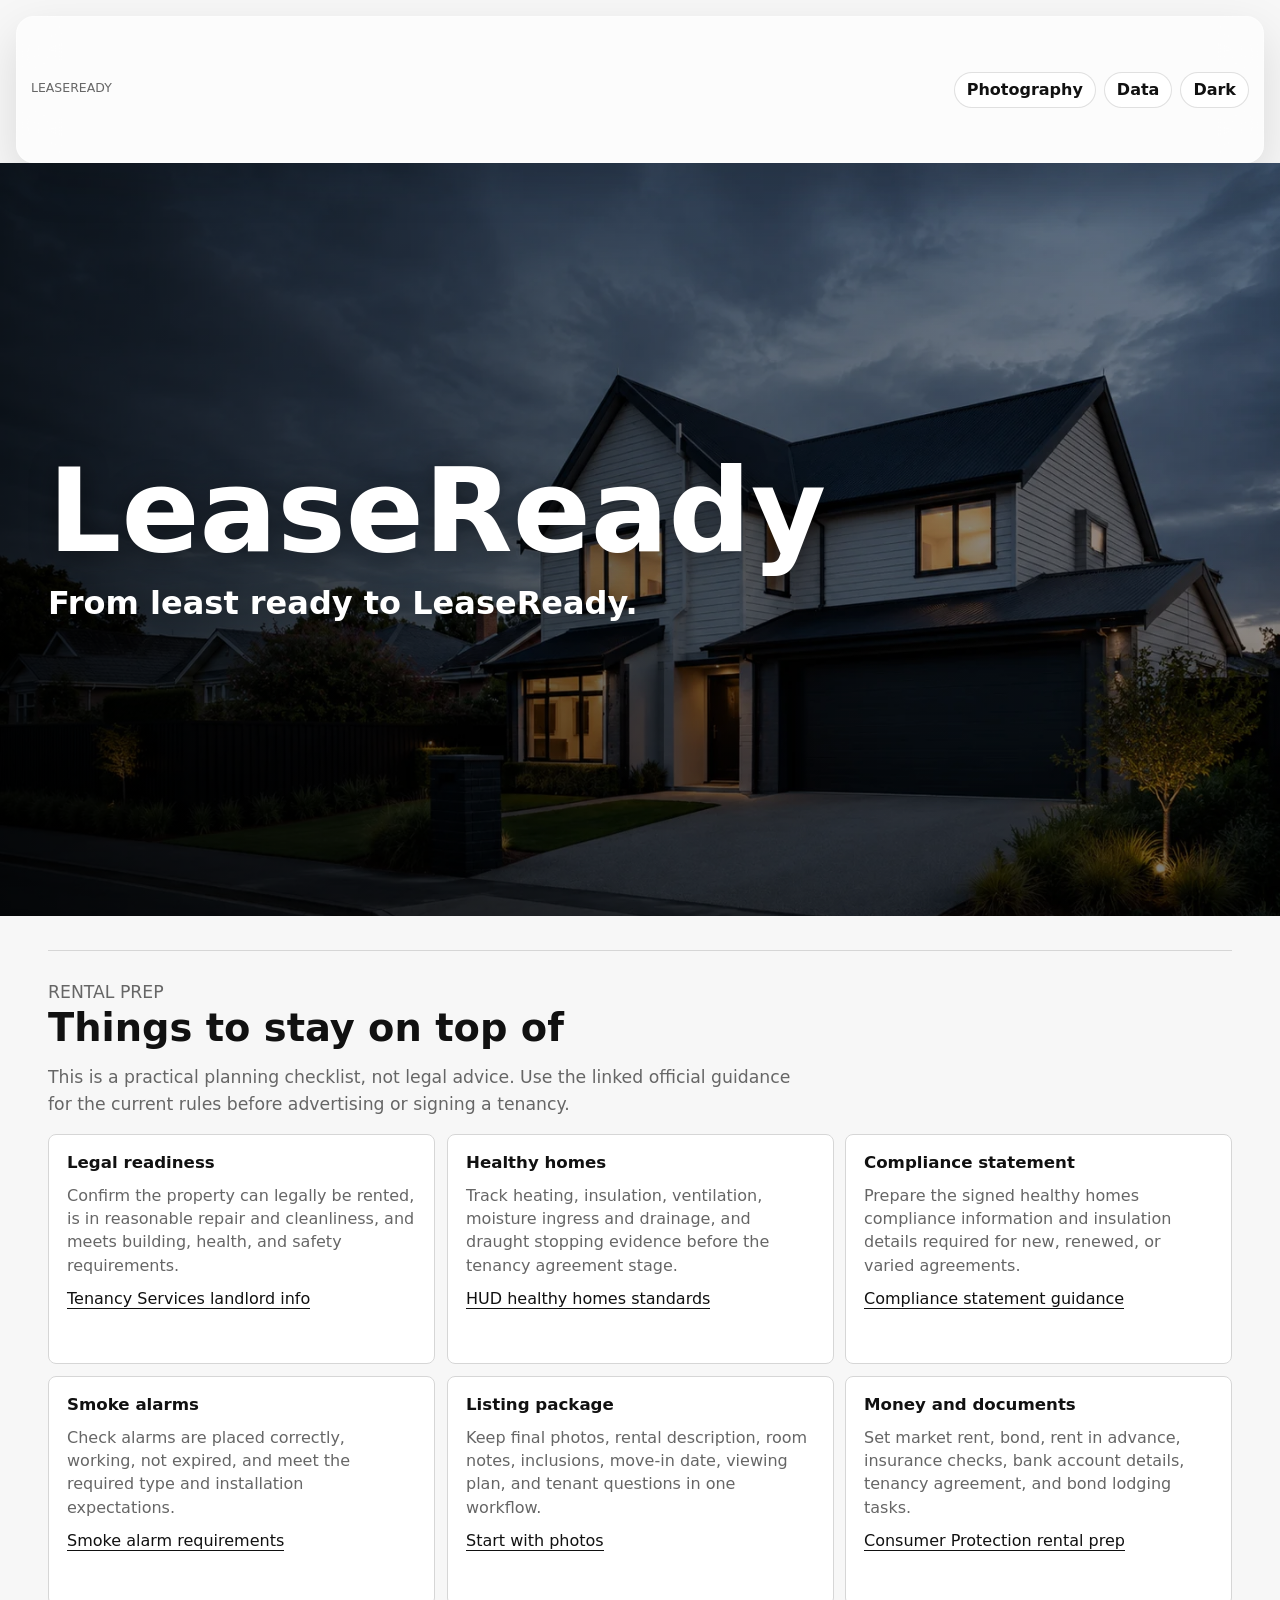
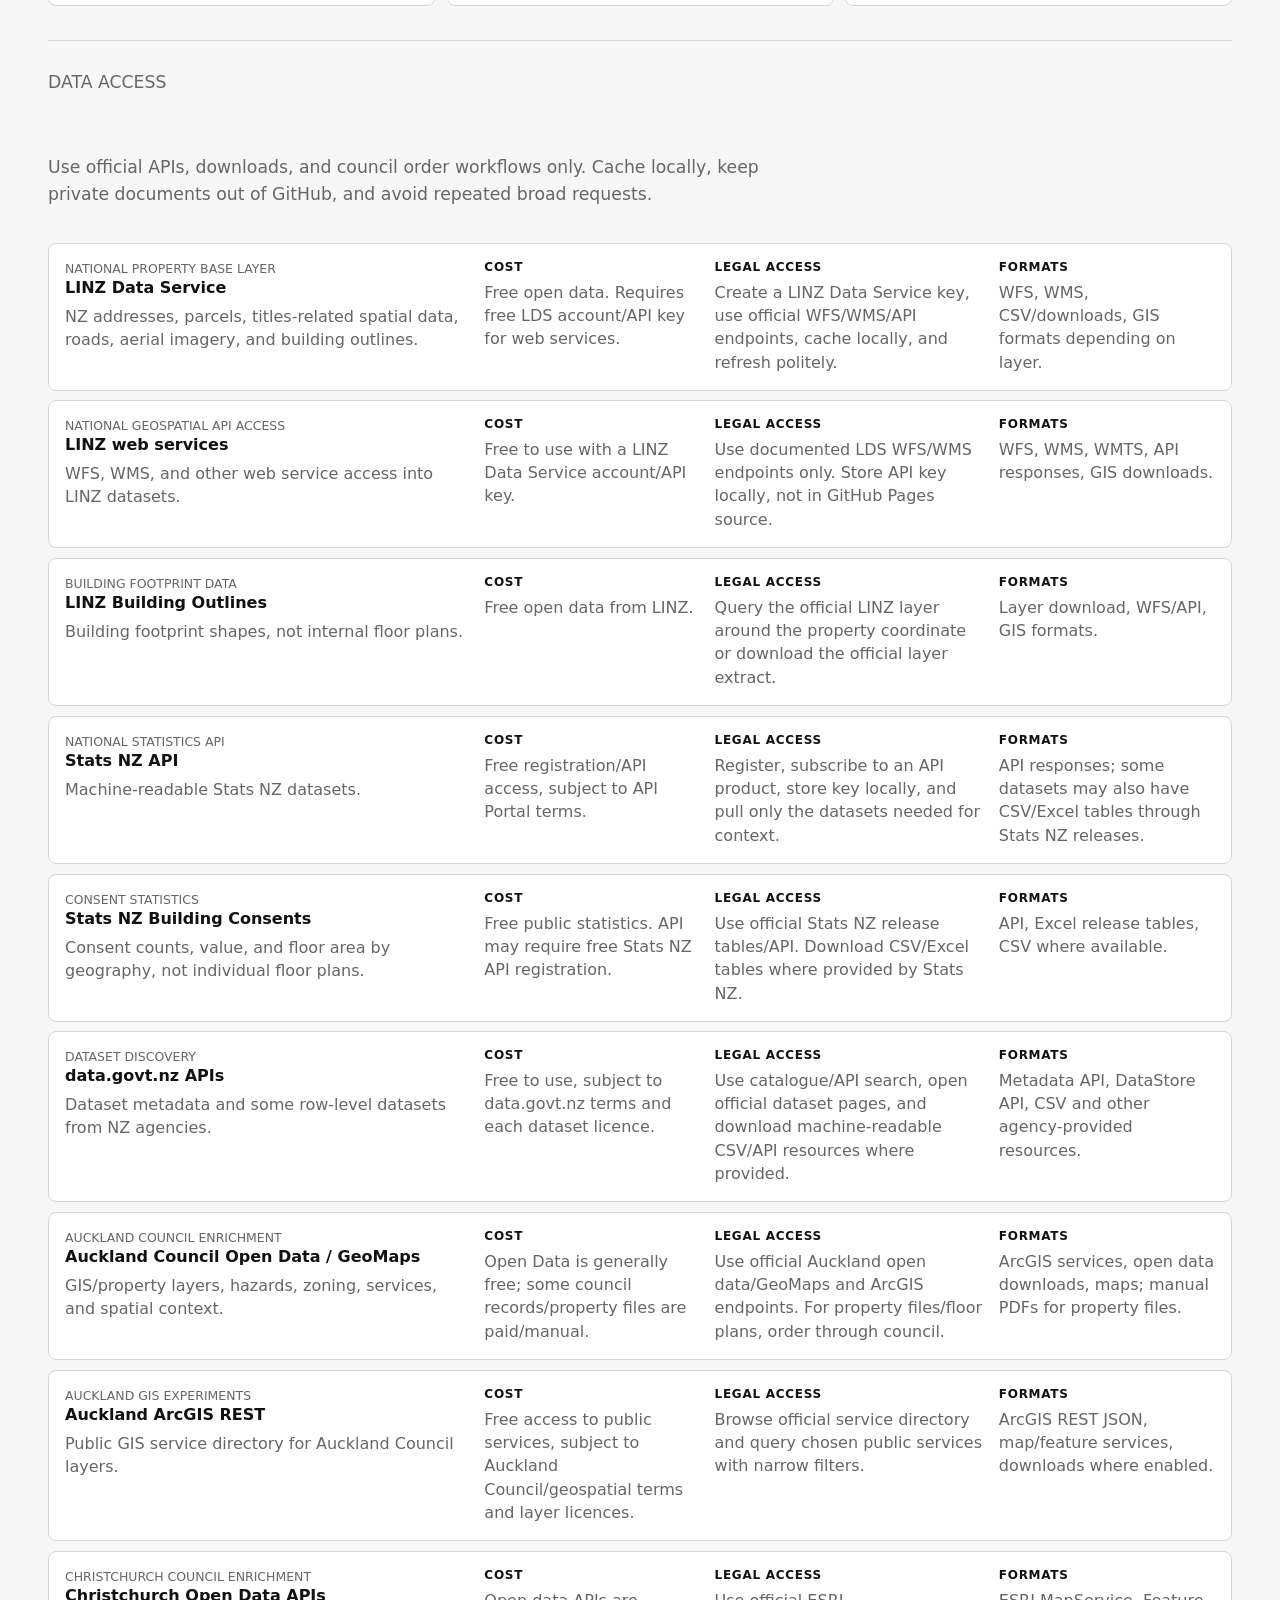
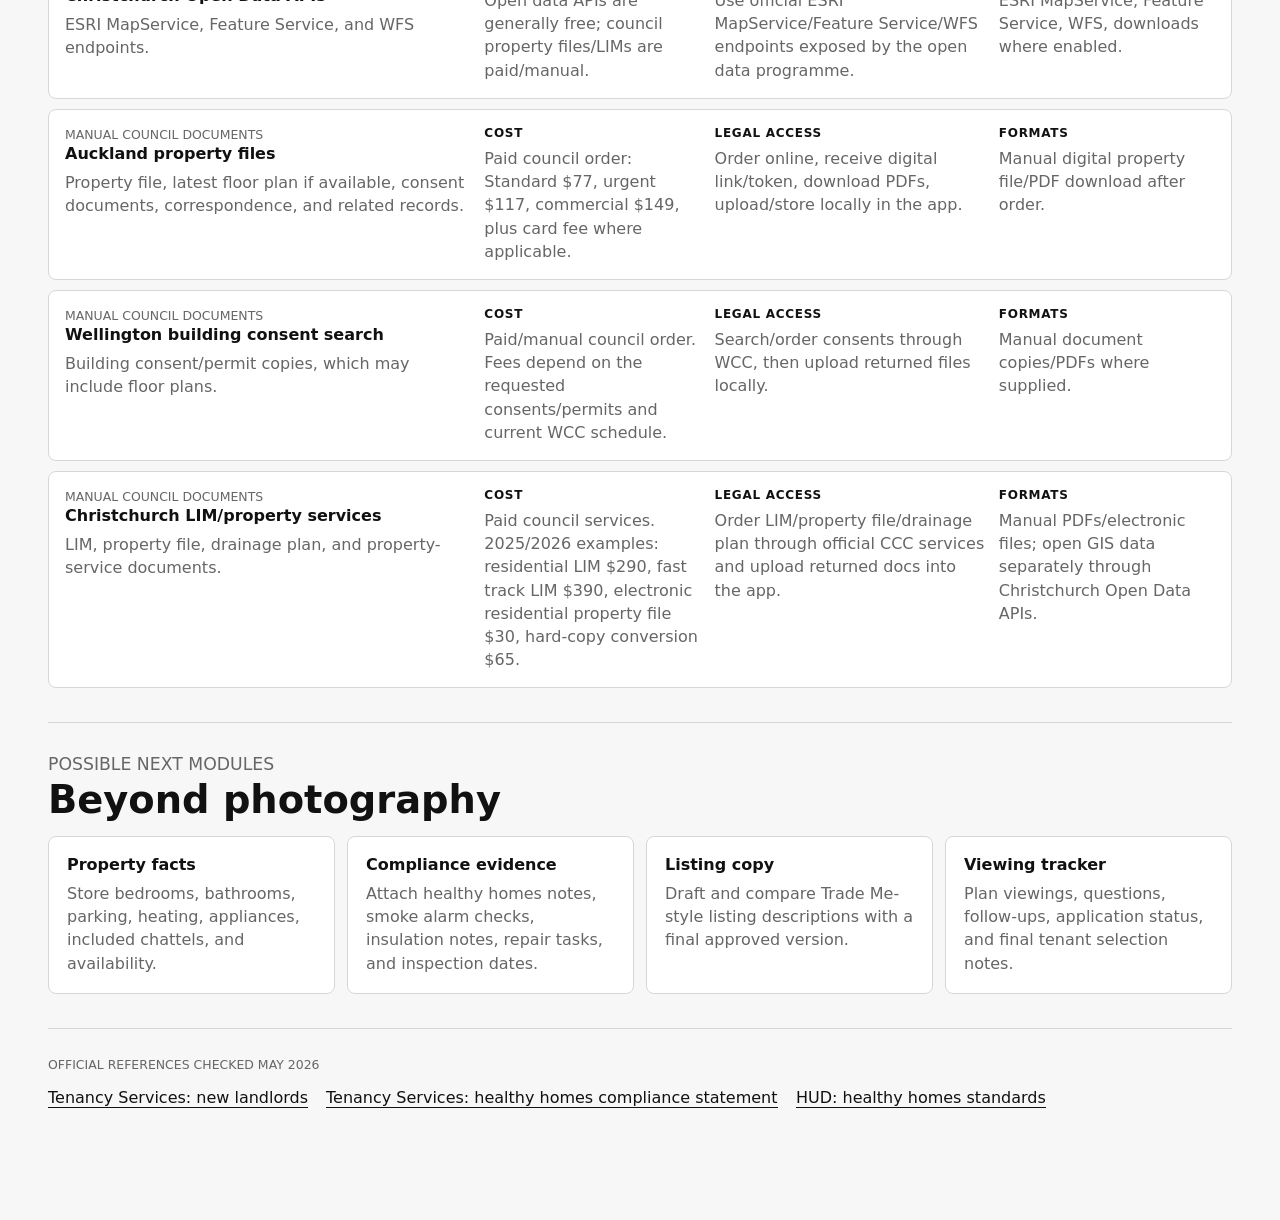
==== commit 2719f475: "Add GitHub Pages photo assets" ====
--- a/index.html
+++ b/index.html
@@ -11,7 +11,7 @@
   </head>
   <body>
     <header class="topbar home-topbar utility-topbar">
-      <p class="eyebrow">New Zealand rental launch board</p>
+      <p class="eyebrow">LeaseReady</p>
       <nav class="top-links" aria-label="Primary navigation">
         <a href="photography/">Photography</a>
         <details class="data-menu">
@@ -40,7 +40,7 @@
 
     <main class="home-main">
       <section class="landing-hero" aria-label="Rental launch introduction">
-        <h1>Rental Launch Board</h1>
+        <h1>LeaseReady</h1>
         <p class="hero-slogan">From least ready to LeaseReady.</p>
       </section>
 
@@ -85,6 +85,15 @@
         </div>
       </section>
 
+      <section class="data-access-section" aria-label="Data sources and costs">
+        <div class="section-intro">
+          <p class="eyebrow">Data access</p>
+          <h2>Sources, cost, and legal use</h2>
+          <p>Use official APIs, downloads, and council order workflows only. Cache locally, keep private documents out of GitHub, and avoid repeated broad requests.</p>
+        </div>
+        <div class="data-access-list" data-home-data-sources></div>
+      </section>
+
       <section class="roadmap-section" aria-label="Possible future features">
         <div class="section-intro">
           <p class="eyebrow">Possible next modules</p>
@@ -106,6 +115,7 @@
         <a href="https://www.tenancy.govt.nz/maintenance-and-inspections/smoke-alarms/">Tenancy Services: smoke alarms</a>
       </section>
     </main>
+    <script src="data/sources.js"></script>
     <script src="site.js"></script>
   </body>
 </html>
--- a/styles.css
+++ b/styles.css
@@ -9,7 +9,9 @@
   --dark: #242424;
   --danger: #5a1f1f;
   --shadow: 0 18px 45px rgba(0, 0, 0, 0.08);
-  --topbar-bg: rgba(247, 247, 247, 0.94);
+  --topbar-bg: rgba(255, 255, 255, 0.62);
+  --topbar-control-bg: rgba(255, 255, 255, 0.72);
+  --topbar-control-hover: rgba(255, 255, 255, 0.9);
   --button-text-on-dark: #ffffff;
   --hero-header-offset: 79px;
   --hover-bg: #fafafa;
@@ -32,7 +34,9 @@
   --dark: #f2f2f2;
   --danger: #f0a8a8;
   --shadow: 0 18px 45px rgba(0, 0, 0, 0.42);
-  --topbar-bg: rgba(17, 17, 17, 0.94);
+  --topbar-bg: rgba(18, 18, 18, 0.58);
+  --topbar-control-bg: rgba(28, 28, 28, 0.72);
+  --topbar-control-hover: rgba(42, 42, 42, 0.9);
   --button-text-on-dark: #111111;
   --hover-bg: #202020;
   --icon-bg: #222222;
@@ -66,16 +70,21 @@
 
 .topbar {
   position: sticky;
-  top: 0;
+  top: 16px;
   z-index: 5;
   display: flex;
   align-items: center;
   justify-content: space-between;
   gap: 24px;
-  padding: 22px clamp(18px, 4vw, 48px);
+  width: calc(100% - 32px);
+  margin: 16px 16px 0;
+  padding: 12px 14px;
   background: var(--topbar-bg);
-  border-bottom: 1px solid var(--line);
-  backdrop-filter: blur(18px);
+  border: 1px solid rgba(255, 255, 255, 0.38);
+  border-radius: 18px;
+  box-shadow: 0 18px 48px rgba(0, 0, 0, 0.12);
+  backdrop-filter: blur(22px) saturate(150%);
+  -webkit-backdrop-filter: blur(22px) saturate(150%);
 }
 
 .home-topbar {
@@ -95,9 +104,11 @@
 
 .back-link,
 .primary-link,
+.secondary-link,
 .reference-links a,
 .top-links a,
 .data-menu-panel a,
+.data-access-row h3 a,
 .feature-card a,
 .sources-section a {
   color: var(--text);
@@ -110,11 +121,14 @@
 .theme-toggle {
   display: inline-flex;
   align-items: center;
-  min-height: 34px;
-  padding: 0 10px;
-  border: 1px solid var(--line);
-  border-radius: 8px;
-  background: var(--panel);
+  min-height: 36px;
+  padding: 0 12px;
+  border: 1px solid rgba(125, 125, 125, 0.24);
+  border-radius: 999px;
+  background: var(--topbar-control-bg);
+  box-shadow: inset 0 1px 0 rgba(255, 255, 255, 0.34);
+  color: var(--text);
+  font-weight: 650;
 }
 
 .data-menu {
@@ -276,11 +290,45 @@
 }
 
 .landing-hero {
+  position: relative;
+  isolation: isolate;
   display: grid;
   align-content: center;
   gap: 18px;
+  width: 100vw;
+  margin-left: calc(50% - 50vw);
+  margin-right: calc(50% - 50vw);
   min-height: calc(100svh - var(--hero-header-offset));
-  padding: clamp(24px, 5vw, 56px) 0;
+  overflow: hidden;
+  padding-block: clamp(24px, 5vw, 56px);
+  padding-inline: max(clamp(14px, 4vw, 48px), calc((100vw - 1280px) / 2 + clamp(14px, 4vw, 48px)));
+  background-image: url("bg-hero.webp");
+  background-position: center;
+  background-size: cover;
+  color: #ffffff;
+}
+
+.landing-hero::before {
+  content: "";
+  position: absolute;
+  inset: 0;
+  z-index: 0;
+  pointer-events: none;
+  background:
+    linear-gradient(90deg, rgba(0, 0, 0, 0.68), rgba(0, 0, 0, 0.36) 52%, rgba(0, 0, 0, 0.2)),
+    linear-gradient(0deg, rgba(0, 0, 0, 0.38), rgba(0, 0, 0, 0.12));
+}
+
+.landing-hero > * {
+  position: relative;
+  z-index: 1;
+}
+
+.landing-hero h1,
+.landing-hero .hero-slogan {
+  max-width: 920px;
+  color: #ffffff;
+  text-shadow: 0 2px 28px rgba(0, 0, 0, 0.42);
 }
 
 .landing-hero h1,
@@ -299,6 +347,25 @@
   font-weight: 650;
 }
 
+.js-reveal-ready .reveal-item {
+  opacity: 0;
+  transform: translateY(18px);
+  filter: blur(4px);
+  transition:
+    opacity 520ms ease,
+    transform 520ms ease,
+    filter 520ms ease,
+    border-color 180ms ease;
+  transition-delay: var(--reveal-delay, 0ms);
+  will-change: opacity, transform, filter;
+}
+
+.js-reveal-ready .reveal-item.is-visible {
+  opacity: 1;
+  transform: translateY(0);
+  filter: blur(0);
+}
+
 .reference-links {
   display: flex;
   flex-wrap: wrap;
@@ -328,6 +395,13 @@
   border-color: var(--dark);
 }
 
+.back-link:hover,
+.top-links a:hover,
+.data-menu summary:hover,
+.theme-toggle:hover {
+  background: var(--topbar-control-hover);
+}
+
 .section-intro h2,
 .roadmap-section h2 {
   font-size: clamp(1.7rem, 3vw, 2.5rem);
@@ -354,6 +428,7 @@
 
 .workflow-section,
 .roadmap-section,
+.data-access-section,
 .sources-section {
   border-top: 1px solid var(--line);
   padding-top: 28px;
@@ -462,6 +537,148 @@
   background: var(--drop-bg);
   color: var(--text);
   font: inherit;
+}
+
+.data-access-section {
+  display: grid;
+  gap: 18px;
+}
+
+.data-access-list {
+  display: grid;
+  gap: 10px;
+}
+
+.data-access-row {
+  display: grid;
+  grid-template-columns: minmax(260px, 1.5fr) minmax(150px, 0.8fr) minmax(210px, 1fr) minmax(140px, 0.8fr);
+  gap: 14px;
+  padding: 16px;
+  border: 1px solid var(--line);
+  border-radius: 8px;
+  background: var(--panel);
+}
+
+.data-access-row h3,
+.data-access-row p {
+  margin: 0;
+}
+
+.data-access-row h3 {
+  margin-bottom: 8px;
+  font-size: 1rem;
+}
+
+.data-access-row h3 a {
+  border-bottom: 1px solid transparent;
+}
+
+.data-access-row h3 a:hover {
+  border-color: var(--text);
+}
+
+.data-access-row p {
+  color: var(--muted);
+  line-height: 1.45;
+}
+
+.data-access-row > div span {
+  display: block;
+  margin-bottom: 7px;
+  color: var(--text);
+  font-size: 0.75rem;
+  font-weight: 750;
+  text-transform: uppercase;
+  letter-spacing: 0.06em;
+}
+
+.data-safe-interface {
+  display: grid;
+  gap: 18px;
+  margin-top: 18px;
+  padding: 18px;
+  border: 1px solid var(--line);
+  border-radius: 8px;
+  background: var(--panel);
+}
+
+.data-safe-interface h2,
+.data-safe-interface p {
+  margin: 0;
+}
+
+.data-safe-interface h2 {
+  margin-bottom: 8px;
+}
+
+.data-safe-interface p:not(.eyebrow) {
+  max-width: 860px;
+  color: var(--muted);
+  line-height: 1.5;
+}
+
+.safe-action-row {
+  display: flex;
+  flex-wrap: wrap;
+  gap: 10px;
+}
+
+.secondary-link {
+  display: inline-flex;
+  align-items: center;
+  min-height: 42px;
+  margin-top: 8px;
+  padding: 0 16px;
+  border: 1px solid var(--line);
+  border-radius: 8px;
+  background: var(--drop-bg);
+}
+
+.secondary-link:hover {
+  border-color: var(--dark);
+}
+
+.data-config-form {
+  display: grid;
+  grid-template-columns: repeat(2, minmax(0, 1fr));
+  gap: 12px;
+}
+
+.data-config-form label {
+  display: grid;
+  gap: 6px;
+}
+
+.data-config-form span {
+  color: var(--muted);
+  font-size: 0.78rem;
+}
+
+.data-config-form input,
+.data-config-form select {
+  width: 100%;
+  min-height: 40px;
+  padding: 0 10px;
+  border: 1px solid var(--line);
+  border-radius: 8px;
+  background: var(--drop-bg);
+  color: var(--text);
+}
+
+.data-config-form button {
+  justify-self: start;
+  min-height: 42px;
+  padding: 0 16px;
+  border: 1px solid var(--dark);
+  border-radius: 8px;
+  background: var(--dark);
+  color: var(--button-text-on-dark);
+}
+
+.save-state {
+  min-height: 1.3em;
+  color: var(--muted);
+  font-size: 0.86rem;
 }
 
 .roadmap-list {
@@ -1001,15 +1218,29 @@
   color: var(--muted);
 }
 
+@media (max-width: 980px) {
+  .feature-grid,
+  .data-source-grid,
+  .data-detail-grid {
+    grid-template-columns: repeat(2, minmax(0, 1fr));
+  }
+
+  .data-access-row {
+    grid-template-columns: repeat(2, minmax(0, 1fr));
+  }
+
+  .roadmap-list {
+    grid-template-columns: repeat(2, minmax(0, 1fr));
+  }
+}
+
 @media (max-width: 720px) {
   .topbar {
-    position: static;
+    position: sticky;
     align-items: flex-start;
     flex-direction: column;
-  }
-
-  :root {
-    --hero-header-offset: 79px;
+    gap: 14px;
+    padding-block: 16px;
   }
 
   .toolbar,
@@ -1099,16 +1330,26 @@
   }
 
   .home-topbar {
+    width: calc(100% - 32px);
+  }
+
+  .utility-topbar {
+    align-items: flex-start;
+    flex-direction: column;
+  }
+
+  .top-links {
+    display: grid;
+    grid-template-columns: repeat(2, minmax(0, 1fr));
     width: 100%;
-  }
-
-  .utility-topbar {
-    align-items: center;
-    flex-direction: row;
-  }
-
-  .top-links {
-    margin-left: auto;
+    margin-left: 0;
+  }
+
+  .top-links a,
+  .data-menu summary,
+  .theme-toggle {
+    justify-content: center;
+    width: 100%;
   }
 
   .data-menu {
@@ -1126,8 +1367,26 @@
     grid-template-columns: 1fr;
   }
 
+  .data-access-row,
+  .data-config-form {
+    grid-template-columns: 1fr;
+  }
+
+  .safe-action-row {
+    display: grid;
+    grid-template-columns: 1fr;
+  }
+
+  .safe-action-row .primary-link,
+  .safe-action-row .secondary-link,
+  .data-config-form button {
+    justify-content: center;
+    width: 100%;
+  }
+
   .landing-hero {
     align-content: start;
+    min-height: calc(100svh - var(--hero-header-offset));
     padding-top: clamp(40px, 12vh, 96px);
   }
 
@@ -1141,3 +1400,12 @@
     justify-content: center;
   }
 }
+
+@media (prefers-reduced-motion: reduce) {
+  .js-reveal-ready .reveal-item {
+    opacity: 1;
+    transform: none;
+    filter: none;
+    transition: none;
+  }
+}
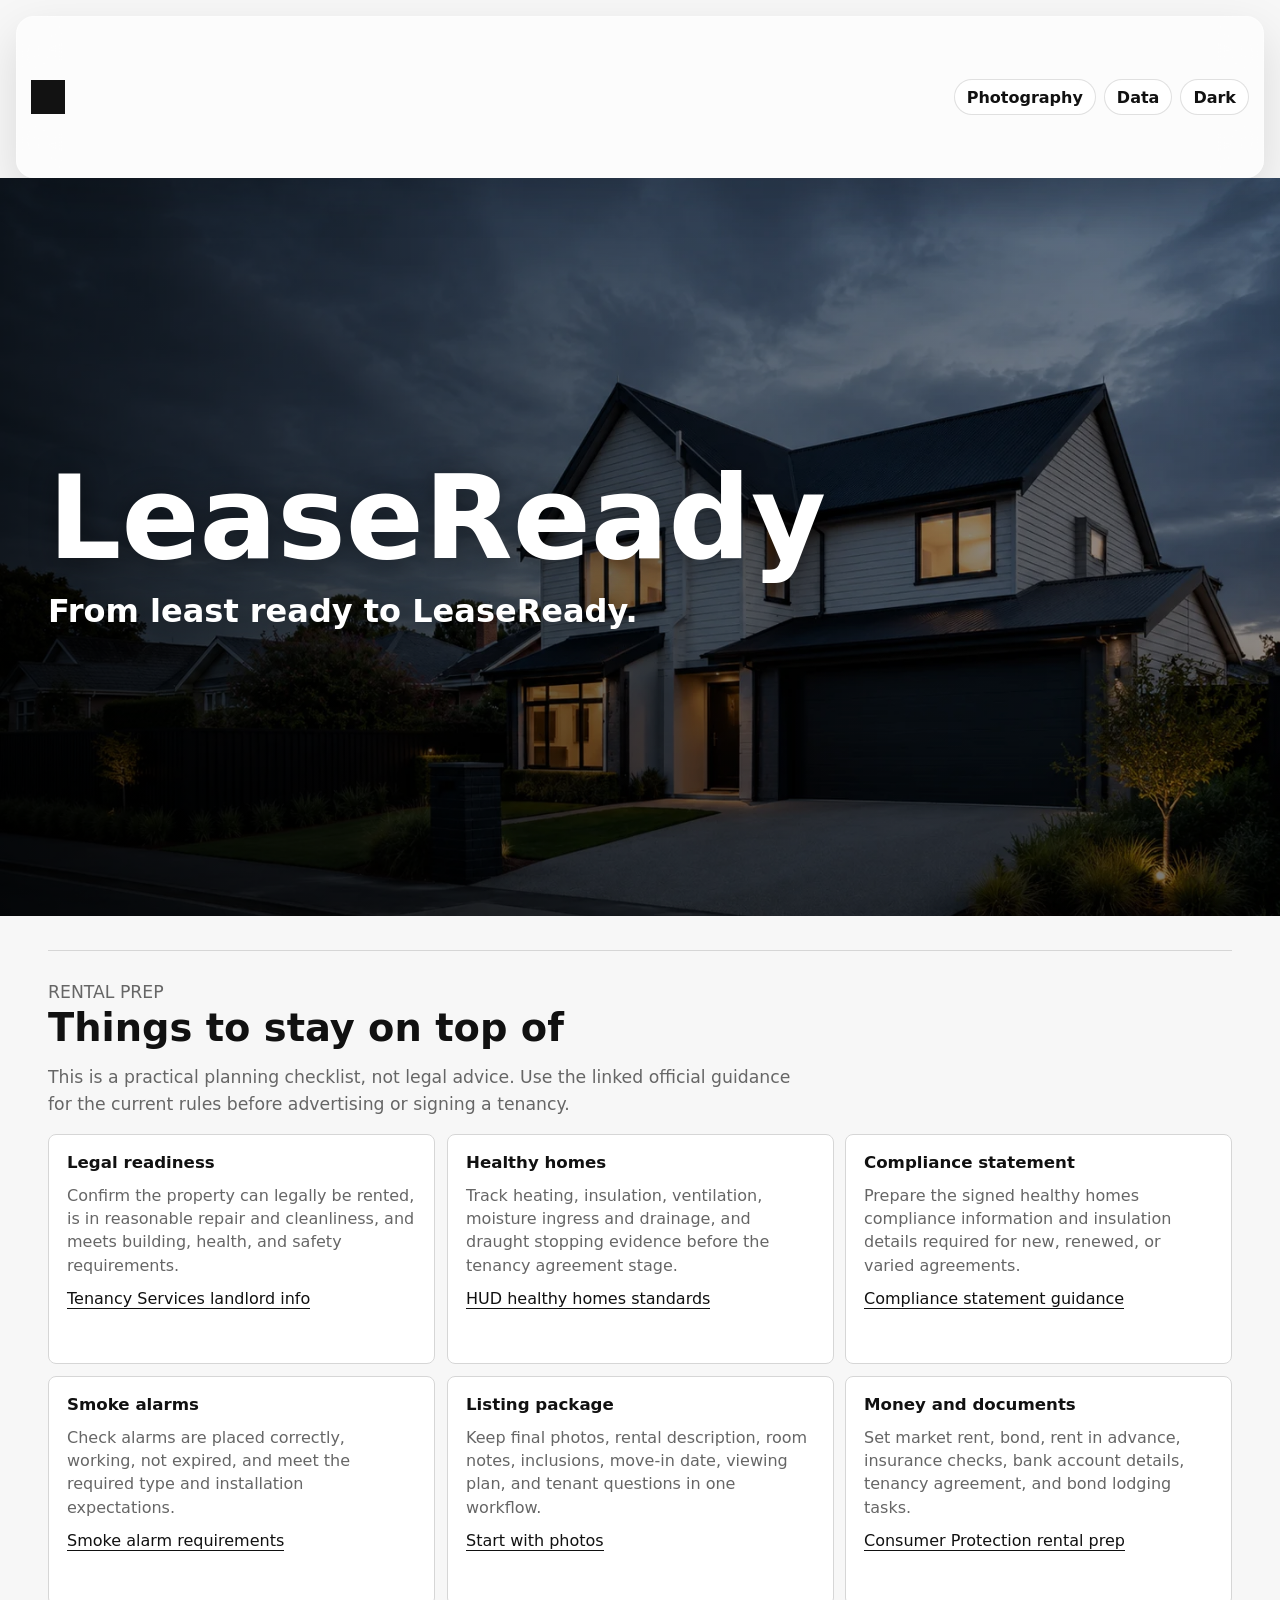
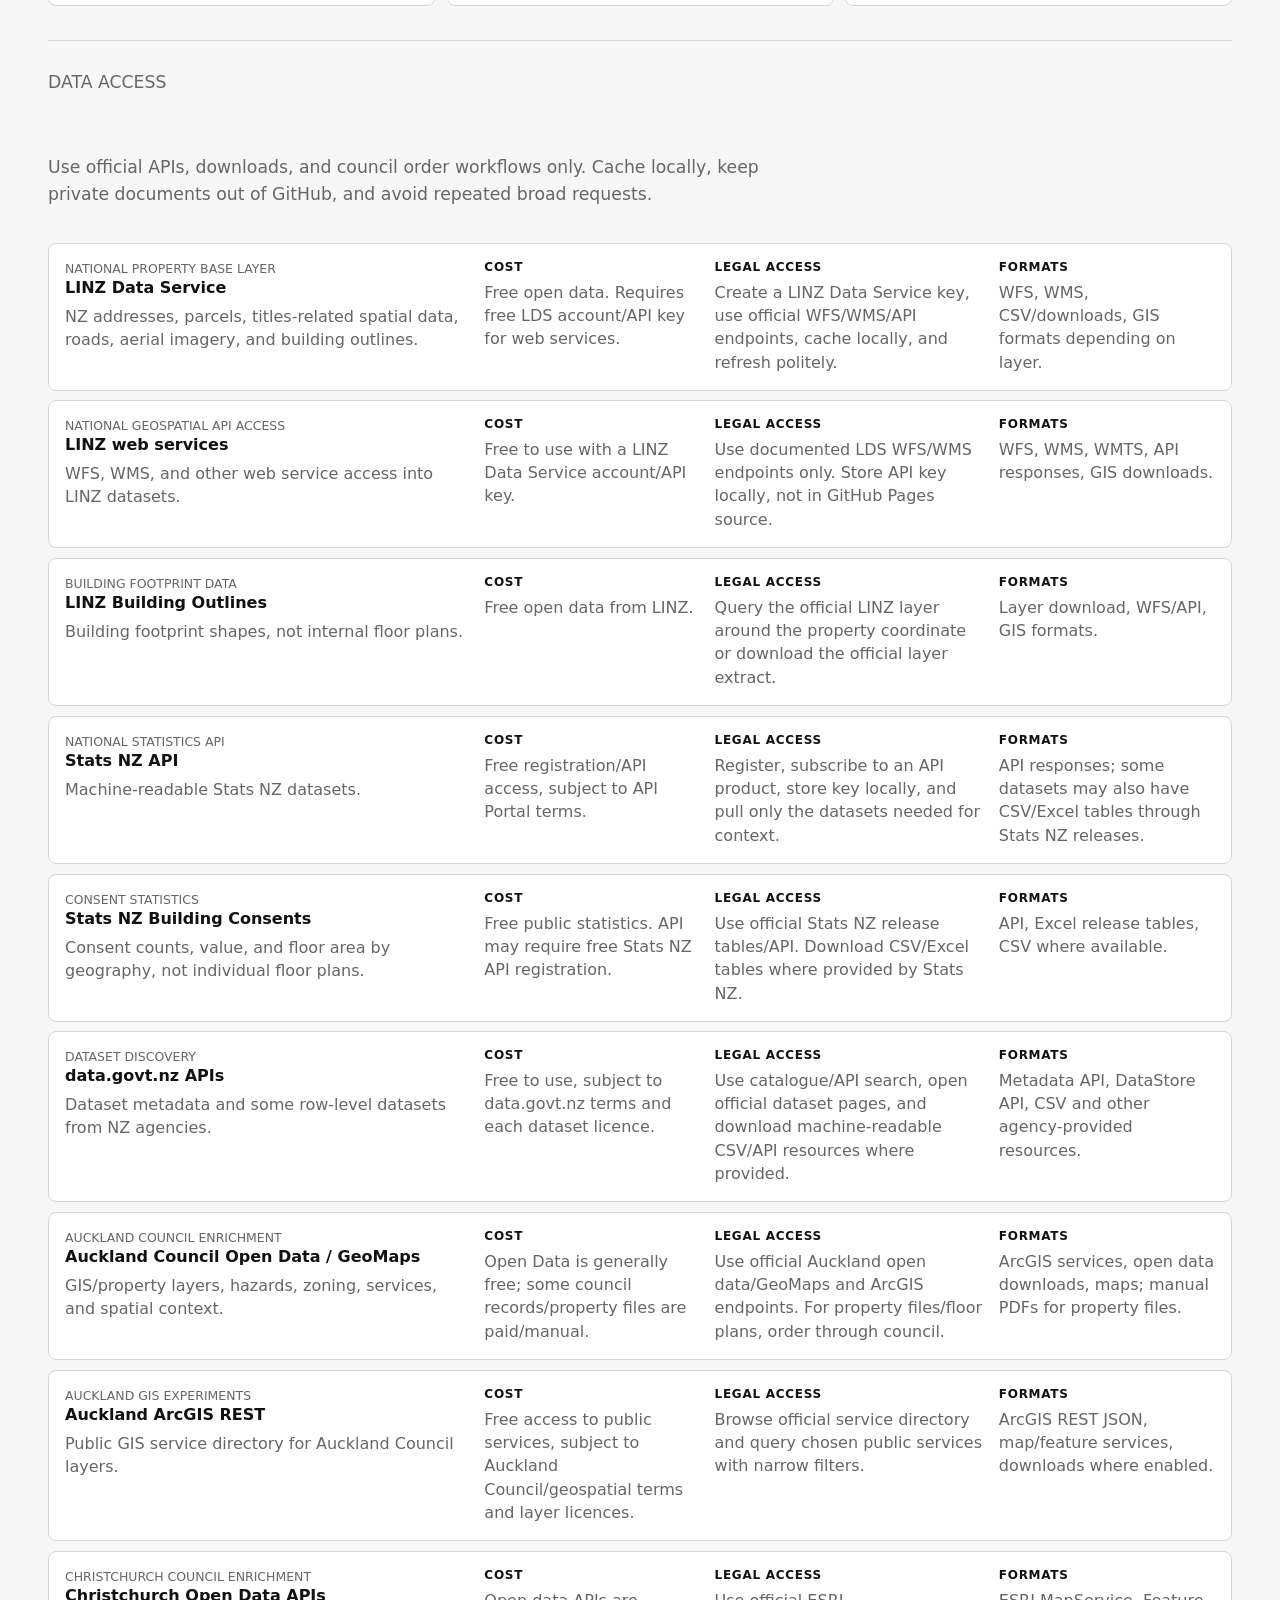
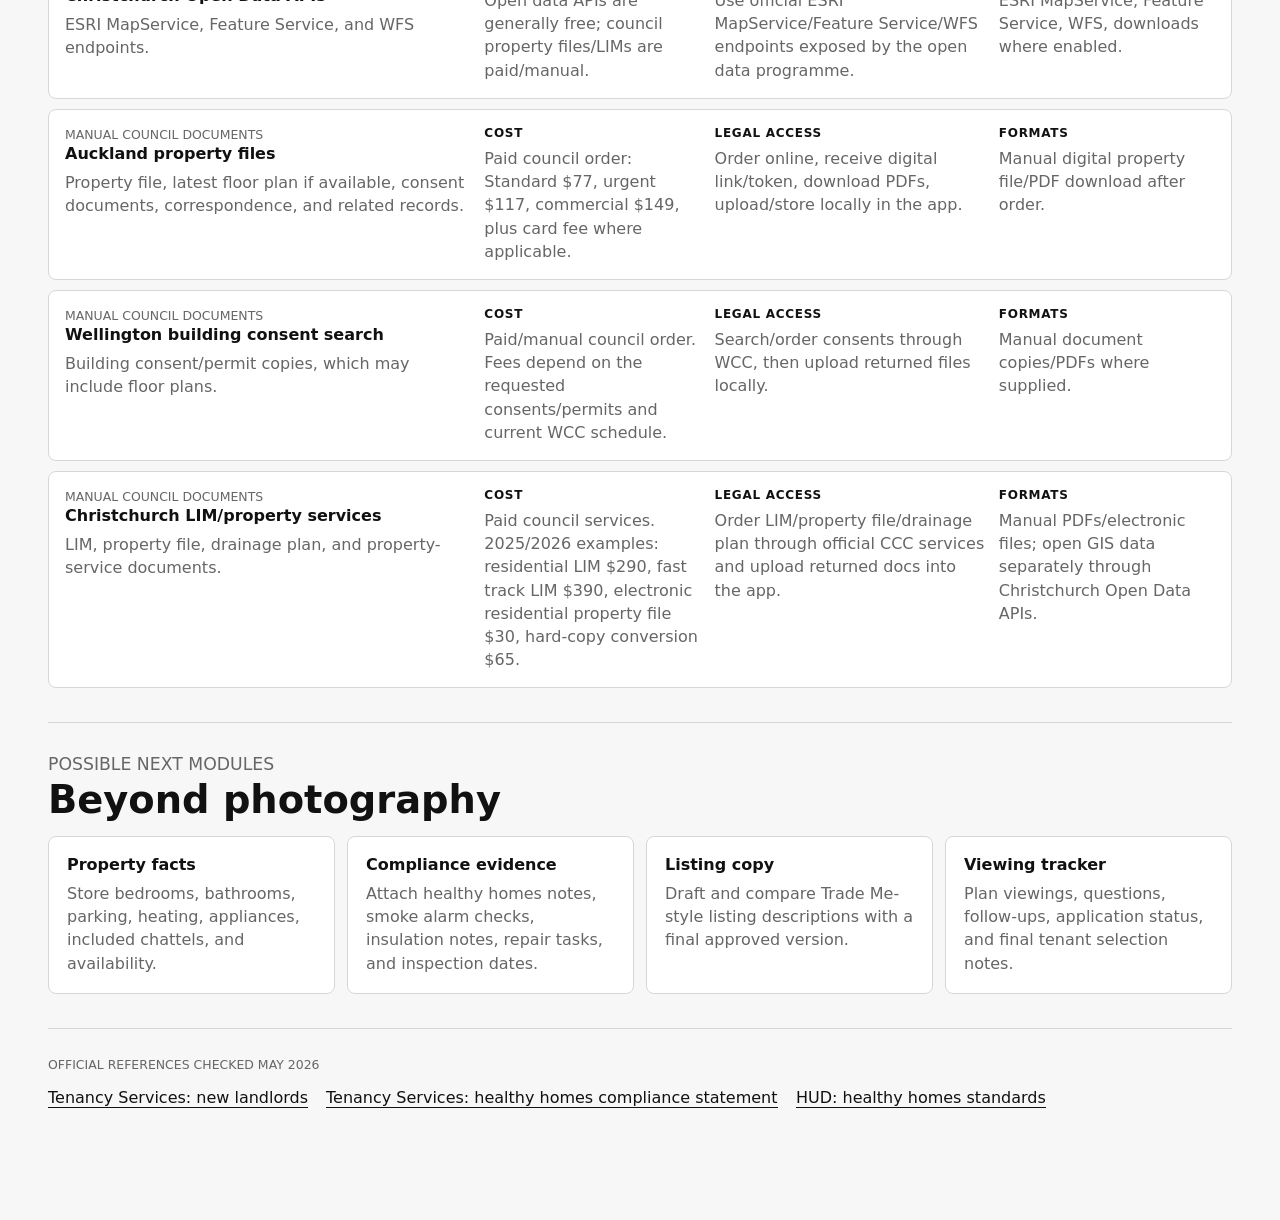
==== commit 44a6f13f: "Use LeaseReady logo in headers" ====
--- a/index.html
+++ b/index.html
@@ -11,7 +11,9 @@
   </head>
   <body>
     <header class="topbar home-topbar utility-topbar">
-      <p class="eyebrow">LeaseReady</p>
+      <a class="brand-logo" href="./" aria-label="LeaseReady home">
+        <svg aria-hidden="true"><use href="assets/leaseready-logo.svg#leaseready-logo"></use></svg>
+      </a>
       <nav class="top-links" aria-label="Primary navigation">
         <a href="photography/">Photography</a>
         <details class="data-menu">
--- a/styles.css
+++ b/styles.css
@@ -56,6 +56,7 @@
   background: var(--bg);
   color: var(--text);
   font-family: Inter, ui-sans-serif, system-ui, -apple-system, BlinkMacSystemFont, "Segoe UI", sans-serif;
+  overflow-x: clip;
 }
 
 button,
@@ -89,6 +90,30 @@
 
 .home-topbar {
   align-items: center;
+}
+
+.brand-logo {
+  display: inline-flex;
+  align-items: center;
+  width: 34px;
+  height: 34px;
+  margin-bottom: 12px;
+  color: #121212;
+  text-decoration: none;
+}
+
+[data-theme="dark"] .brand-logo {
+  color: #ffffff;
+}
+
+.home-topbar .brand-logo {
+  margin-bottom: 0;
+}
+
+.brand-logo svg {
+  display: block;
+  width: 100%;
+  height: 100%;
 }
 
 .utility-topbar {
@@ -681,6 +706,44 @@
   font-size: 0.86rem;
 }
 
+.property-facts,
+.property-source-list {
+  display: grid;
+  gap: 10px;
+}
+
+.property-facts {
+  grid-template-columns: repeat(3, minmax(0, 1fr));
+}
+
+.property-facts div,
+.property-source-list a {
+  padding: 12px;
+  border: 1px solid var(--line);
+  border-radius: 8px;
+  background: var(--drop-bg);
+}
+
+.property-facts span,
+.property-source-list span {
+  display: block;
+  color: var(--muted);
+  font-size: 0.78rem;
+  line-height: 1.35;
+}
+
+.property-facts strong,
+.property-source-list strong {
+  display: block;
+  margin-top: 4px;
+  color: var(--text);
+}
+
+.property-source-list a {
+  color: var(--text);
+  text-decoration: none;
+}
+
 .roadmap-list {
   display: grid;
   grid-template-columns: repeat(4, minmax(0, 1fr));
@@ -1263,21 +1326,35 @@
   }
 
   .photo-layout {
-    grid-template-columns: 1fr;
+    grid-template-columns: minmax(0, 1fr);
+    width: 100%;
+    min-width: 0;
+    overflow-x: clip;
   }
 
   .category-sidebar {
     position: sticky;
     top: 0;
     z-index: 4;
+    width: auto;
+    min-width: 0;
+    max-width: calc(100vw - 28px);
     margin-inline: calc(clamp(14px, 4vw, 48px) * -1);
     padding: 10px clamp(14px, 4vw, 48px);
     background: var(--bg);
     border-bottom: 1px solid var(--line);
   }
 
+  .photo-workspace {
+    width: 100%;
+    min-width: 0;
+    overflow-x: clip;
+  }
+
   .category-sidebar-inner {
     display: block;
+    width: 100%;
+    min-width: 0;
     padding: 0;
     border: 0;
     background: transparent;
@@ -1290,13 +1367,18 @@
   .category-nav {
     display: flex;
     gap: 8px;
+    width: 100%;
+    max-width: 100%;
     overflow-x: auto;
+    overflow-y: hidden;
     padding-bottom: 2px;
     scroll-snap-type: x proximity;
+    -webkit-overflow-scrolling: touch;
   }
 
   .category-link {
-    flex: 0 0 190px;
+    flex: 0 0 min(190px, 68vw);
+    max-width: 68vw;
     background: var(--panel);
     border-color: var(--line);
     scroll-snap-align: start;
@@ -1368,7 +1450,8 @@
   }
 
   .data-access-row,
-  .data-config-form {
+  .data-config-form,
+  .property-facts {
     grid-template-columns: 1fr;
   }
 
